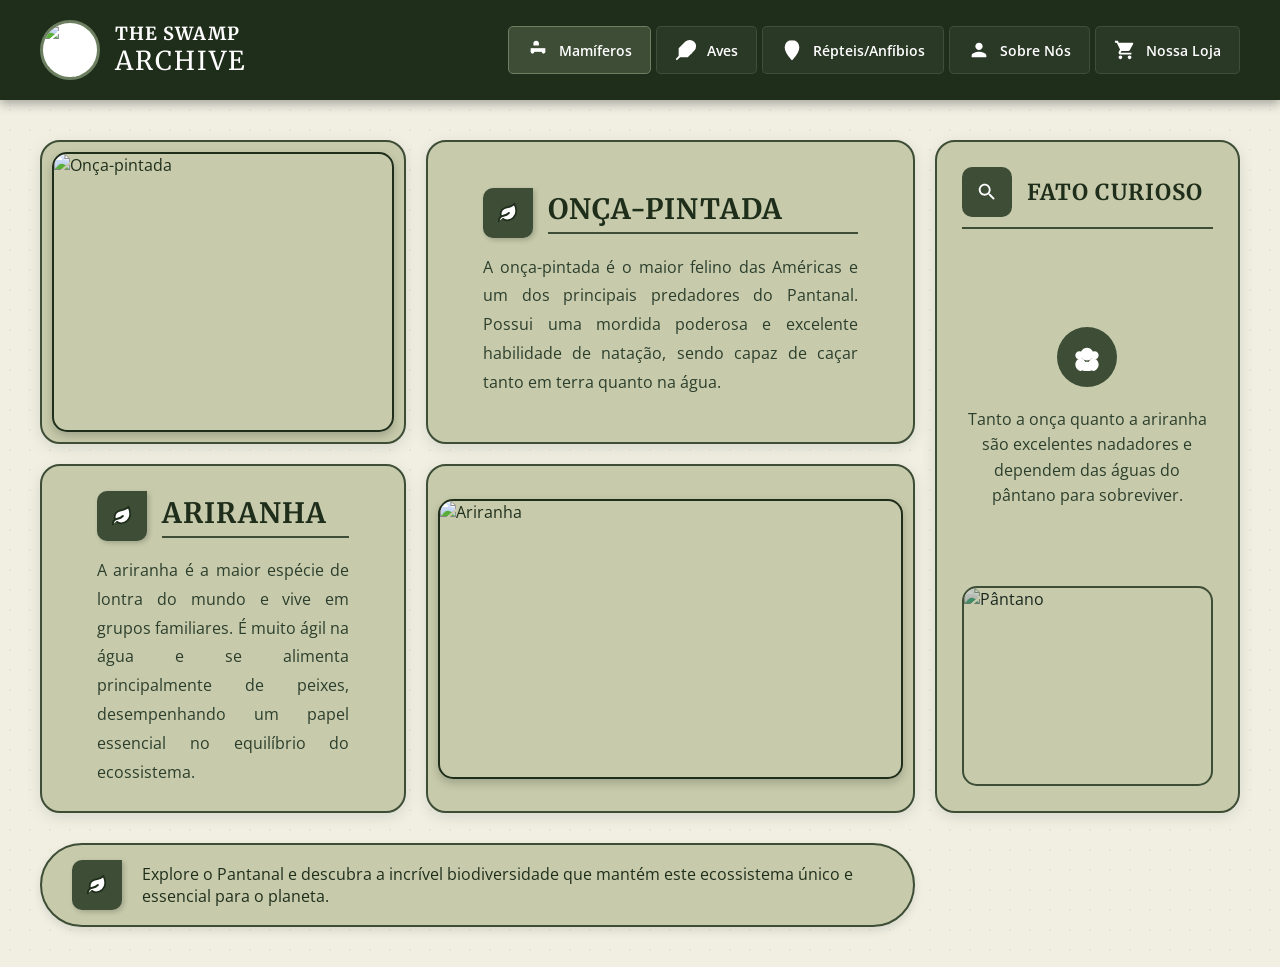
==== index.html @ 5d10c5f8 "inicio_primeiratela" ====
<!DOCTYPE html>
<html lang="pt-BR">
<head>
    <meta charset="UTF-8">
    <meta name="viewport" content="width=device-width, initial-scale=1.0">
    <title>The Swamp Archive</title>
    <link rel="stylesheet" href="style.css">
</head>
<body>

    <header>
        <div class="logo">
            <div class="logo-imagem">
                <img src="https://via.placeholder.com/150x150/3d4d36/ffffff?text=Logo" alt="Logo The Swamp Archive">
            </div>
            <div class="logo-text">
                <h1>THE SWAMP</h1>
                <span>ARCHIVE</span>
            </div>
        </div>

        <nav>
            <ul>
                <li><a href="#" class="active">
                    <svg viewBox="0 0 24 24" class="svg-icon" fill="none" stroke="currentColor" stroke-width="2" stroke-linecap="round" stroke-linejoin="round">
                        <path d="M7 5c0-1.5 1-3 3-3s3 1.5 3 3v2h-6V5z" fill="#fff" stroke="none"/>
                        <path d="M4 14v-4h16v4" fill="#fff" stroke="none"/>
                        <circle cx="6" cy="14" r="2" fill="#fff" stroke="none"/>
                        <circle cx="18" cy="14" r="2" fill="#fff" stroke="none"/>
                    </svg>
                    Mamíferos</a></li>
                
                <li><a href="#">
                    <svg viewBox="0 0 24 24" class="svg-icon" fill="none" stroke="currentColor" stroke-width="2" stroke-linecap="round" stroke-linejoin="round">
                        <path d="M20.24 12.24a6 6 0 0 0-8.49-8.49L5 10.5V19h8.5z"/>
                        <line x1="16" y1="8" x2="2" y2="22"/>
                        <line x1="17.5" y1="15" x2="9" y2="15"/>
                    </svg>
                    Aves</a></li>
                
                <li><a href="#">
                    <svg viewBox="0 0 24 24" class="svg-icon" fill="none" stroke="currentColor" stroke-width="2" stroke-linecap="round" stroke-linejoin="round">
                        <path d="M12 2C8.13 2 5 5.13 5 9c0 5.25 7 13 7 13s7-7.75 7-13c0-3.87-3.13-7-7-7z"/>
                    </svg>
                    Répteis/Anfíbios</a></li>
                
                <li><a href="#"><svg viewBox="0 0 24 24" class="svg-icon"><path d="M12 12c2.21 0 4-1.79 4-4s-1.79-4-4-4-4 1.79-4 4 1.79 4 4 4zm0 2c-2.67 0-8 1.34-8 4v2h16v-2c0-2.66-5.33-4-8-4z"/></svg> Sobre Nós</a></li>
                
                <li><a href="#"><svg viewBox="0 0 24 24" class="svg-icon"><path d="M7 18c-1.1 0-1.99.9-1.99 2S5.9 22 7 22s2-.9 2-2-.9-2-2-2zM1 2v2h2l3.6 7.59-1.35 2.45c-.16.28-.25.61-.25.96 0 1.1.9 2 2 2h12v-2H7.42c-.14 0-.25-.11-.25-.25l.03-.12.9-1.63h7.45c.75 0 1.41-.41 1.75-1.03l3.58-6.49c.08-.14.12-.31.12-.48 0-.55-.45-1-1-1H5.21l-.94-2H1zm16 16c-1.1 0-1.99.9-1.99 2s.89 2 1.99 2 2-.9 2-2-.9-2-2-2z"/></svg> Nossa Loja</a></li>
            </ul>
        </nav>
    </header>

    <main>
        <div class="grid-layout">
            <div class="card card-foto-onca">
                <div class="card-imagem">
                    <img src="https://images.unsplash.com/photo-1564349378877-1b96b0e6ea3d?q=80&w=1000&auto=format&fit=crop" alt="Onça-pintada">
                </div>
            </div>

            <div class="card card-texto-onca card-com-matos">
                <div class="card-texto">
                    <div class="titulo-com-icone">
                        <div class="icone-folha"><svg viewBox="0 0 24 24" class="svg-icon" fill="none" stroke="currentColor" stroke-width="2" stroke-linecap="round" stroke-linejoin="round"><path d="M11 20A7 7 0 0 1 9.8 6.1C15.5 5 17 4.48 19 2c1 2 2 4.18 2 8 0 5.5-4.78 10-10 10Z"/><path d="M2 21c0-3 1.85-5.36 5.08-6C9.5 14.52 12 13 13 12"/></svg></div>
                        <h2>ONÇA-PINTADA</h2>
                    </div>
                    <p>A onça-pintada é o maior felino das Américas e um dos principais predadores do Pantanal. Possui uma mordida poderosa e excelente habilidade de natação, sendo capaz de caçar tanto em terra quanto na água.</p>
                </div>
            </div>

            <div class="card card-curiosidades">
                <div class="curiosidades-header">
                    <div class="icone-busca"><svg viewBox="0 0 24 24" class="svg-icon"><path d="M15.5 14h-.79l-.28-.27C15.41 12.59 16 11.11 16 9.5 16 5.91 13.09 3 9.5 3S3 5.91 3 9.5 5.91 16 9.5 16c1.61 0 3.09-.59 4.23-1.57l.27.28v.79l5 4.99L20.49 19l-4.99-5zm-6 0C7.01 14 5 11.99 5 9.5S7.01 5 9.5 5 14 7.01 14 9.5 11.99 14 9.5 14z"/></svg></div>
                    <h2>FATO CURIOSO</h2>
                </div>
                <div class="curiosidades-body">
                    <div class="icone-pata"><svg viewBox="0 0 24 24" class="svg-icon-verde"><path d="M12 16c-2.5 0-4.5 2-4.5 4.5S9.5 25 12 25s4.5-2 4.5-4.5S14.5 16 12 16zm-5.5-3C4.5 13 2 15.5 2 18.5S4.5 24 6.5 24s4.5-2.5 4.5-5.5S8.5 13 6.5 13zm11 0c-2 0-4.5 2.5-4.5 5.5S15.5 24 17.5 24s4.5-2.5 4.5-5.5S19.5 13 17.5 13zM12 4c-3 0-5.5 2.5-5.5 5.5S9 15 12 15s5.5-2.5 5.5-5.5S15 4 12 4zM5.5 7C3.5 7 2 8.5 2 10.5S3.5 14 5.5 14 9 12.5 9 10.5 7.5 7 5.5 7zm13 0c-2 0-3.5 1.5-3.5 3.5s1.5 3.5 3.5 3.5 3.5-1.5 3.5-3.5S20.5 7 18.5 7z"/></svg></div>
                    <p>Tanto a onça quanto a ariranha são excelentes nadadores e dependem das águas do pântano para sobreviver.</p>
                </div>
                <div class="imagem-fundo-curiosidades">
                    <img src="https://images.unsplash.com/photo-1476231682828-37e571bc172f?q=80&w=1000&auto=format&fit=crop" alt="Pântano">
                </div>
            </div>

            <div class="card card-texto-ariranha card-com-matos">
                <div class="card-texto">
                    <div class="titulo-com-icone">
                        <div class="icone-folha"><svg viewBox="0 0 24 24" class="svg-icon" fill="none" stroke="currentColor" stroke-width="2" stroke-linecap="round" stroke-linejoin="round"><path d="M11 20A7 7 0 0 1 9.8 6.1C15.5 5 17 4.48 19 2c1 2 2 4.18 2 8 0 5.5-4.78 10-10 10Z"/><path d="M2 21c0-3 1.85-5.36 5.08-6C9.5 14.52 12 13 13 12"/></svg></div>
                        <h2>ARIRANHA</h2>
                    </div>
                    <p>A ariranha é a maior espécie de lontra do mundo e vive em grupos familiares. É muito ágil na água e se alimenta principalmente de peixes, desempenhando um papel essencial no equilíbrio do ecossistema.</p>
                </div>
            </div>

            <div class="card card-foto-ariranha">
                <div class="card-imagem">
                    <img src="https://images.unsplash.com/photo-1568430462989-44163eb1752f?q=80&w=1000&auto=format&fit=crop" alt="Ariranha">
                </div>
            </div>

            <div class="banner-rodape">
                <div class="icone-folha"><svg viewBox="0 0 24 24" class="svg-icon" fill="none" stroke="currentColor" stroke-width="2" stroke-linecap="round" stroke-linejoin="round"><path d="M11 20A7 7 0 0 1 9.8 6.1C15.5 5 17 4.48 19 2c1 2 2 4.18 2 8 0 5.5-4.78 10-10 10Z"/><path d="M2 21c0-3 1.85-5.36 5.08-6C9.5 14.52 12 13 13 12"/></svg></div>
                <p>Explore o Pantanal e descubra a incrível biodiversidade que mantém este ecossistema único e essencial para o planeta.</p>
            </div>
        </div>
    </main>

</body>
</html>
---- style.css ----
@import url('https://fonts.googleapis.com/css2?family=Merriweather:wght@400;700&family=Open+Sans:wght@400;600&display=swap');

:root {
    --verde-escuro: #1f2e1b;
    --verde-medio: #3d4d36;
    --verde-claro: #6d7f61;
    --fundo-bege: #f0efe2;
    --fundo-caixa: #c7cbab;
    --texto-escuro: #1f2e1b;
    --branco: #ffffff;
}

* {
    margin: 0;
    padding: 0;
    box-sizing: border-box;
}

body {
    font-family: 'Open Sans', sans-serif;
    background-color: var(--fundo-bege);
    color: var(--texto-escuro);
    display: flex;
    flex-direction: column;
    min-height: 100vh;
    overflow-x: hidden;
    background-image: radial-gradient(#e8e6d7 1px, transparent 1px);
    background-size: 20px 20px;
}

/* --- Cabeçalho --- */
header {
    background-color: var(--verde-escuro);
    color: var(--branco);
    padding: 20px 40px;
    display: flex;
    align-items: center;
    justify-content: space-between;
    position: relative;
    z-index: 10;
    box-shadow: 0 4px 10px rgba(0, 0, 0, 0.3);
    overflow: hidden;
}

/* Videiras caindo no topo */
header::after {
    content: '';
    position: absolute;
    top: 0;
    right: 0;
    width: 250px;
    height: 100%;
    background-image: url('plantas.png');
    background-size: 900px auto;
    background-position: 92% 0%;
    background-repeat: no-repeat;
    opacity: 0.5;
    pointer-events: none;
    mix-blend-mode: screen;
}

.logo {
    display: flex;
    align-items: center;
    gap: 15px;
    z-index: 2;
}

.logo-imagem {
    width: 60px;
    height: 60px;
    border-radius: 50%;
    border: 3px solid var(--verde-claro);
    overflow: hidden;
    background-color: var(--branco);
    flex-shrink: 0;
}

.logo-imagem img {
    width: 100%;
    height: 100%;
    object-fit: cover;
}

.logo-text h1 {
    font-family: 'Merriweather', serif;
    font-size: 18px;
    font-weight: 700;
    line-height: 1.2;
    letter-spacing: 1px;
    text-transform: uppercase;
}

.logo-text span {
    display: block;
    font-family: 'Merriweather', serif;
    font-size: 26px;
    font-weight: 400;
    letter-spacing: 2px;
}

nav ul {
    display: flex;
    list-style: none;
    gap: 5px;
    flex-wrap: wrap;
    justify-content: flex-end;
    position: relative;
    z-index: 2;
}

nav ul li a {
    text-decoration: none;
    color: var(--branco);
    font-size: 14px;
    padding: 12px 18px;
    border: 1px solid rgba(255, 255, 255, 0.1);
    border-radius: 5px;
    display: flex;
    align-items: center;
    gap: 10px;
    transition: 0.3s;
    font-weight: 600;
    background-color: rgba(255, 255, 255, 0.05);
}

nav ul li a:hover,
nav ul li a.active {
    background-color: var(--verde-medio);
    border-color: var(--verde-claro);
}

/* --- Container Principal --- */
main {
    flex: 1;
    padding: 40px;
    max-width: 1400px;
    margin: 0 auto;
    width: 100%;
    position: relative;
}

.grid-layout {
    display: grid;
    grid-template-columns: 3fr 4fr 2.5fr;
    grid-template-rows: auto auto auto;
    gap: 20px;
}

/* --- Estilo dos Cartões --- */
.card {
    background-color: var(--fundo-caixa);
    border-radius: 20px;
    border: 2px solid var(--verde-medio);
    padding: 25px;
    box-shadow: 0 4px 15px rgba(0, 0, 0, 0.1);
    position: relative;
    overflow: hidden;
    display: flex;
    align-items: center;
}

/* Decoração com Plantas dentro dos cartões */
.card-com-matos::after {
    content: '';
    position: absolute;
    bottom: -10px;
    right: -10px;
    width: 300px;
    height: 300px;
    background-image: url('plantas.png');
    background-size: 1000px auto;
    background-position: 5% 20%;
    background-repeat: no-repeat;
    opacity: 0.4;
    z-index: 1;
    pointer-events: none;
    mix-blend-mode: multiply;
    transform: rotate(-5deg);
}

.card-texto-ariranha::after {
    background-position: 68% 15%;
    opacity: 0.5;
    transform: scale(0.8) rotate(10deg);
    right: -50px;
    bottom: -50px;
}

.card-imagem {
    border-radius: 15px;
    overflow: hidden;
    border: 2px solid var(--verde-escuro);
    height: 280px;
    width: 100%;
    position: relative;
    z-index: 2;
    box-shadow: 0 4px 10px rgba(0, 0, 0, 0.2);
}

.card-imagem img {
    width: 100%;
    height: 100%;
    object-fit: cover;
}

.card-texto {
    display: flex;
    flex-direction: column;
    justify-content: center;
    padding: 0 30px;
    position: relative;
    z-index: 2;
}

.titulo-com-icone {
    display: flex;
    align-items: center;
    gap: 15px;
    margin-bottom: 15px;
}

.icone-folha {
    width: 50px;
    height: 50px;
    background-color: var(--verde-medio);
    border-radius: 10px 0 10px 10px;
    display: flex;
    align-items: center;
    justify-content: center;
    flex-shrink: 0;
    box-shadow: 2px 2px 5px rgba(0, 0, 0, 0.2);
}

.titulo-com-icone h2 {
    font-family: 'Merriweather', serif;
    font-size: 28px;
    font-weight: 700;
    letter-spacing: 1px;
    border-bottom: 2px solid var(--verde-medio);
    padding-bottom: 5px;
    flex-grow: 1;
}

.card p {
    font-size: 16px;
    line-height: 1.8;
    text-align: justify;
    color: #2c3e2c;
}

/* Grid Específico */
.card-foto-onca {
    grid-column: 1 / 2;
    grid-row: 1 / 2;
    padding: 10px;
}

.card-texto-onca {
    grid-column: 2 / 3;
    grid-row: 1 / 2;
}

.card-curiosidades {
    grid-column: 3 / 4;
    grid-row: 1 / 3;
    flex-direction: column;
    align-items: stretch;
    padding: 25px;
}

.card-texto-ariranha {
    grid-column: 1 / 2;
    grid-row: 2 / 3;
}

.card-foto-ariranha {
    grid-column: 2 / 3;
    grid-row: 2 / 3;
    padding: 10px;
}

/* Banner Rodapé */
.banner-rodape {
    grid-column: 1 / 3;
    grid-row: 3 / 4;
    background-color: var(--fundo-caixa);
    border-radius: 50px;
    padding: 15px 30px;
    display: flex;
    align-items: center;
    gap: 20px;
    border: 2px solid var(--verde-medio);
    margin-top: 10px;
    box-shadow: 0 4px 10px rgba(0, 0, 0, 0.1);
    position: relative;
    overflow: hidden;
}

/* Vitória Régia no Rodapé */
.banner-rodape::after {
    content: '';
    position: absolute;
    right: 0;
    bottom: -40px;
    width: 200px;
    height: 200px;
    background-image: url('plantas.png');
    background-size: 1000px auto;
    background-position: 75% 5%;
    background-repeat: no-repeat;
    opacity: 0.4;
    pointer-events: none;
    mix-blend-mode: multiply;
}

/* Caixa de Curiosidades */
.curiosidades-header {
    display: flex;
    align-items: center;
    gap: 15px;
    margin-bottom: 20px;
    border-bottom: 2px solid var(--verde-medio);
    padding-bottom: 10px;
}

.icone-busca {
    width: 50px;
    height: 50px;
    background-color: var(--verde-medio);
    border-radius: 10px;
    display: flex;
    align-items: center;
    justify-content: center;
}

.curiosidades-header h2 {
    font-family: 'Merriweather', serif;
    font-size: 22px;
    font-weight: 700;
    letter-spacing: 1px;
}

.curiosidades-body {
    text-align: center;
    flex-grow: 1;
    display: flex;
    flex-direction: column;
    justify-content: center;
}

.icone-pata {
    width: 60px;
    height: 60px;
    background-color: var(--verde-medio);
    border-radius: 50%;
    display: flex;
    align-items: center;
    justify-content: center;
    margin: 20px auto;
}

.curiosidades-body p {
    font-size: 16px;
    line-height: 1.6;
    text-align: center;
    color: #2c3e2c;
}

.imagem-fundo-curiosidades {
    margin-top: 20px;
    border-radius: 15px;
    overflow: hidden;
    border: 2px solid var(--verde-medio);
    height: 200px;
    position: relative;
}

.imagem-fundo-curiosidades img {
    width: 100%;
    height: 100%;
    object-fit: cover;
    filter: sepia(0.4) hue-rotate(50deg) brightness(0.8);
}

/* Ícones SVG */
.svg-icon {
    fill: var(--branco);
    width: 22px;
    height: 22px;
}

.svg-icon-verde {
    fill: var(--branco);
    width: 28px;
    height: 28px;
}

/* Responsividade */
@media (max-width: 1200px) {
    .grid-layout {
        grid-template-columns: 1fr 1fr;
    }
    .card-curiosidades {
        grid-column: 1 / 3;
        grid-row: auto;
    }
    .banner-rodape {
        grid-column: 1 / 3;
    }
}

@media (max-width: 800px) {
    .grid-layout {
        grid-template-columns: 1fr;
    }
    .card-foto-onca,
    .card-texto-onca,
    .card-curiosidades,
    .card-texto-ariranha,
    .card-foto-ariranha,
    .banner-rodape {
        grid-column: 1 / -1;
        grid-row: auto;
    }
    header {
        flex-direction: column;
        gap: 20px;
        text-align: center;
    }
    nav ul {
        justify-content: center;
    }
    .card-texto {
        padding: 0;
    }
}
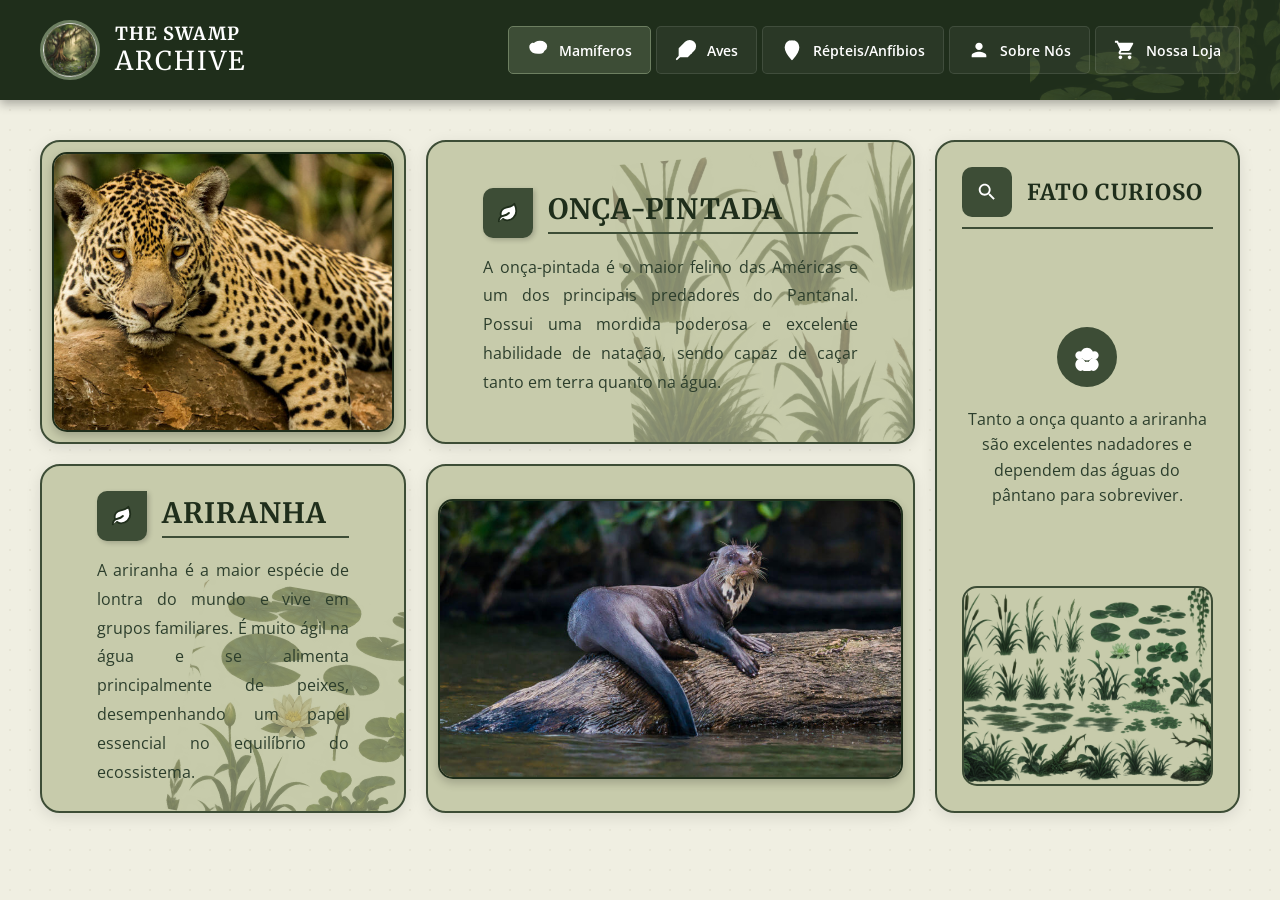
==== commit d808f8b6: "Adição de algumas imagens" ====
--- a/index.html
+++ b/index.html
@@ -11,7 +11,8 @@
     <header>
         <div class="logo">
             <div class="logo-imagem">
-                <img src="https://via.placeholder.com/150x150/3d4d36/ffffff?text=Logo" alt="Logo The Swamp Archive">
+                <!-- Usando o arquivo logo.png da pasta imagens -->
+                <img src="imagens/logo.png" alt="Logo The Swamp Archive">
             </div>
             <div class="logo-text">
                 <h1>THE SWAMP</h1>
@@ -21,12 +22,12 @@
 
         <nav>
             <ul>
+                <!-- Ícone de Bife (contorno) -->
                 <li><a href="#" class="active">
                     <svg viewBox="0 0 24 24" class="svg-icon" fill="none" stroke="currentColor" stroke-width="2" stroke-linecap="round" stroke-linejoin="round">
-                        <path d="M7 5c0-1.5 1-3 3-3s3 1.5 3 3v2h-6V5z" fill="#fff" stroke="none"/>
-                        <path d="M4 14v-4h16v4" fill="#fff" stroke="none"/>
-                        <circle cx="6" cy="14" r="2" fill="#fff" stroke="none"/>
-                        <circle cx="18" cy="14" r="2" fill="#fff" stroke="none"/>
+                        <path d="M6 5c-2 1-3 3.5-2 6 1 2.5 4 4 8 4h2c2.5 0 4-1.5 4-3s-1.5-3-4-3h-2c-2 0-3-1-3-2.5S7 5 6 5z"/>
+                        <circle cx="10" cy="10" r="1.5"/>
+                        <path d="M14 13c4 0 7-2 7-5s-3-5-7-5c-3 0-5.5 1.5-6.5 3.5"/>
                     </svg>
                     Mamíferos</a></li>
                 
@@ -55,7 +56,8 @@
         <div class="grid-layout">
             <div class="card card-foto-onca">
                 <div class="card-imagem">
-                    <img src="https://images.unsplash.com/photo-1564349378877-1b96b0e6ea3d?q=80&w=1000&auto=format&fit=crop" alt="Onça-pintada">
+                    <!-- Usando o arquivo onca_pintada.jpg -->
+                    <img src="imagens/onca_pintada.jpg" alt="Onça-pintada">
                 </div>
             </div>
 
@@ -79,7 +81,8 @@
                     <p>Tanto a onça quanto a ariranha são excelentes nadadores e dependem das águas do pântano para sobreviver.</p>
                 </div>
                 <div class="imagem-fundo-curiosidades">
-                    <img src="https://images.unsplash.com/photo-1476231682828-37e571bc172f?q=80&w=1000&auto=format&fit=crop" alt="Pântano">
+                    <!-- Usando o arquivo plantas.png -->
+                    <img src="imagens/plantas.png" alt="Pântano">
                 </div>
             </div>
 
@@ -95,13 +98,9 @@
 
             <div class="card card-foto-ariranha">
                 <div class="card-imagem">
-                    <img src="https://images.unsplash.com/photo-1568430462989-44163eb1752f?q=80&w=1000&auto=format&fit=crop" alt="Ariranha">
+                    <!-- Usando o arquivo ariranha.jpg -->
+                    <img src="imagens/ariranha.jpg" alt="Ariranha">
                 </div>
-            </div>
-
-            <div class="banner-rodape">
-                <div class="icone-folha"><svg viewBox="0 0 24 24" class="svg-icon" fill="none" stroke="currentColor" stroke-width="2" stroke-linecap="round" stroke-linejoin="round"><path d="M11 20A7 7 0 0 1 9.8 6.1C15.5 5 17 4.48 19 2c1 2 2 4.18 2 8 0 5.5-4.78 10-10 10Z"/><path d="M2 21c0-3 1.85-5.36 5.08-6C9.5 14.52 12 13 13 12"/></svg></div>
-                <p>Explore o Pantanal e descubra a incrível biodiversidade que mantém este ecossistema único e essencial para o planeta.</p>
             </div>
         </div>
     </main>
--- a/style.css
+++ b/style.css
@@ -28,7 +28,6 @@
     background-size: 20px 20px;
 }
 
-/* --- Cabeçalho --- */
 header {
     background-color: var(--verde-escuro);
     color: var(--branco);
@@ -42,7 +41,7 @@
     overflow: hidden;
 }
 
-/* Videiras caindo no topo */
+/* Usando o arquivo plantas.png para o topo direito do cabeçalho */
 header::after {
     content: '';
     position: absolute;
@@ -50,11 +49,11 @@
     right: 0;
     width: 250px;
     height: 100%;
-    background-image: url('plantas.png');
+    background-image: url('imagens/plantas.png');
     background-size: 900px auto;
     background-position: 92% 0%;
     background-repeat: no-repeat;
-    opacity: 0.5;
+    opacity: 0.3;
     pointer-events: none;
     mix-blend-mode: screen;
 }
@@ -130,7 +129,6 @@
     border-color: var(--verde-claro);
 }
 
-/* --- Container Principal --- */
 main {
     flex: 1;
     padding: 40px;
@@ -143,11 +141,10 @@
 .grid-layout {
     display: grid;
     grid-template-columns: 3fr 4fr 2.5fr;
-    grid-template-rows: auto auto auto;
+    grid-template-rows: auto auto;
     gap: 20px;
 }
 
-/* --- Estilo dos Cartões --- */
 .card {
     background-color: var(--fundo-caixa);
     border-radius: 20px;
@@ -160,7 +157,7 @@
     align-items: center;
 }
 
-/* Decoração com Plantas dentro dos cartões */
+/* Usando o arquivo plantas.png para os cantos dos cartões de texto */
 .card-com-matos::after {
     content: '';
     position: absolute;
@@ -168,7 +165,7 @@
     right: -10px;
     width: 300px;
     height: 300px;
-    background-image: url('plantas.png');
+    background-image: url('imagens/plantas.png');
     background-size: 1000px auto;
     background-position: 5% 20%;
     background-repeat: no-repeat;
@@ -249,7 +246,6 @@
     color: #2c3e2c;
 }
 
-/* Grid Específico */
 .card-foto-onca {
     grid-column: 1 / 2;
     grid-row: 1 / 2;
@@ -280,41 +276,6 @@
     padding: 10px;
 }
 
-/* Banner Rodapé */
-.banner-rodape {
-    grid-column: 1 / 3;
-    grid-row: 3 / 4;
-    background-color: var(--fundo-caixa);
-    border-radius: 50px;
-    padding: 15px 30px;
-    display: flex;
-    align-items: center;
-    gap: 20px;
-    border: 2px solid var(--verde-medio);
-    margin-top: 10px;
-    box-shadow: 0 4px 10px rgba(0, 0, 0, 0.1);
-    position: relative;
-    overflow: hidden;
-}
-
-/* Vitória Régia no Rodapé */
-.banner-rodape::after {
-    content: '';
-    position: absolute;
-    right: 0;
-    bottom: -40px;
-    width: 200px;
-    height: 200px;
-    background-image: url('plantas.png');
-    background-size: 1000px auto;
-    background-position: 75% 5%;
-    background-repeat: no-repeat;
-    opacity: 0.4;
-    pointer-events: none;
-    mix-blend-mode: multiply;
-}
-
-/* Caixa de Curiosidades */
 .curiosidades-header {
     display: flex;
     align-items: center;
@@ -383,7 +344,6 @@
     filter: sepia(0.4) hue-rotate(50deg) brightness(0.8);
 }
 
-/* Ícones SVG */
 .svg-icon {
     fill: var(--branco);
     width: 22px;
@@ -396,7 +356,6 @@
     height: 28px;
 }
 
-/* Responsividade */
 @media (max-width: 1200px) {
     .grid-layout {
         grid-template-columns: 1fr 1fr;
@@ -404,9 +363,6 @@
     .card-curiosidades {
         grid-column: 1 / 3;
         grid-row: auto;
-    }
-    .banner-rodape {
-        grid-column: 1 / 3;
     }
 }
 
@@ -418,8 +374,7 @@
     .card-texto-onca,
     .card-curiosidades,
     .card-texto-ariranha,
-    .card-foto-ariranha,
-    .banner-rodape {
+    .card-foto-ariranha {
         grid-column: 1 / -1;
         grid-row: auto;
     }
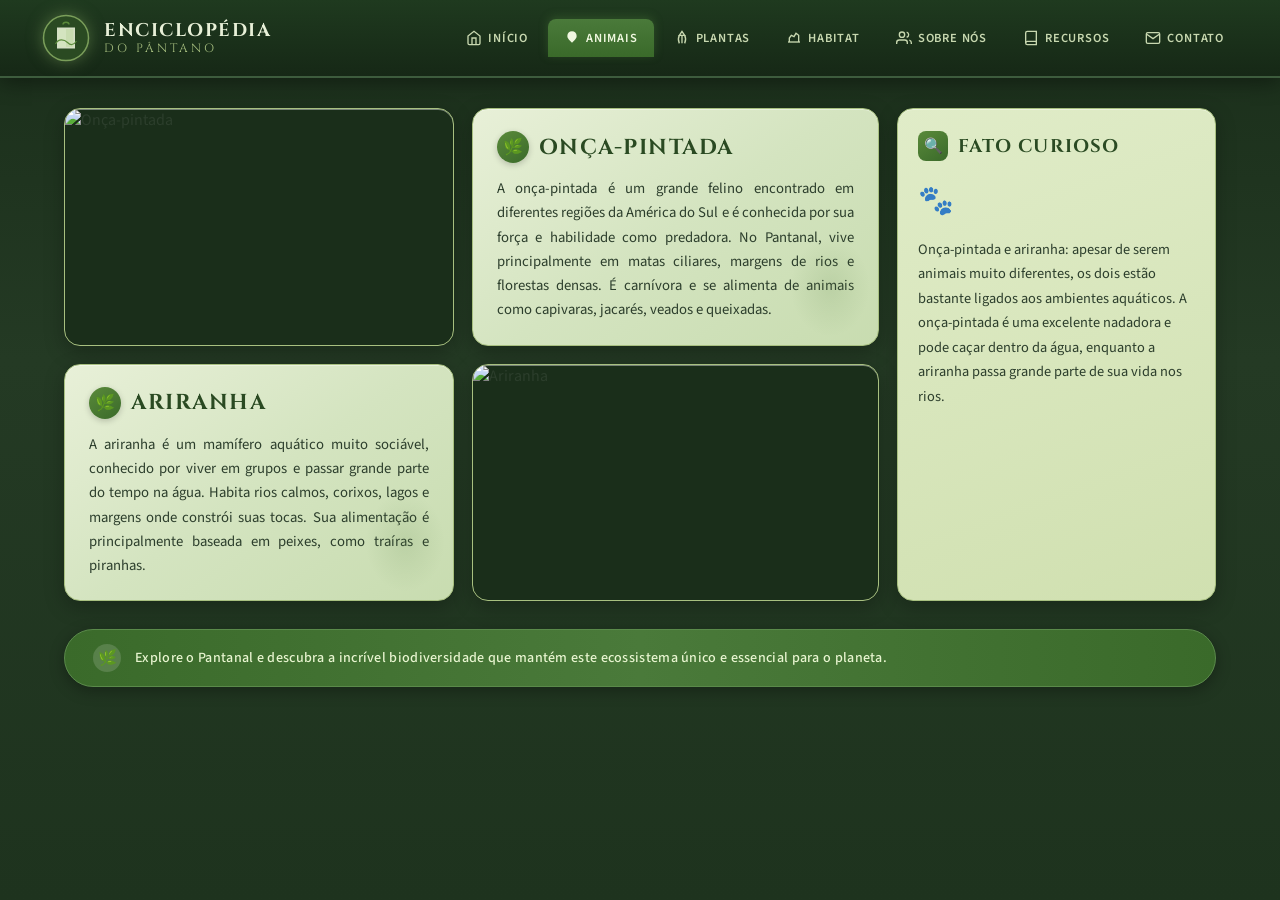
==== commit bcb08b55: "códigos e etc pra terminar" ====
--- a/index.html
+++ b/index.html
@@ -1,109 +1,123 @@
-<!DOCTYPE html>
-<html lang="pt-BR">
-<head>
-    <meta charset="UTF-8">
-    <meta name="viewport" content="width=device-width, initial-scale=1.0">
-    <title>The Swamp Archive</title>
-    <link rel="stylesheet" href="style.css">
-</head>
-<body>
-
-    <header>
-        <div class="logo">
-            <div class="logo-imagem">
-                <!-- Usando o arquivo logo.png da pasta imagens -->
-                <img src="imagens/logo.png" alt="Logo The Swamp Archive">
-            </div>
-            <div class="logo-text">
-                <h1>THE SWAMP</h1>
-                <span>ARCHIVE</span>
-            </div>
-        </div>
-
-        <nav>
-            <ul>
-                <!-- Ícone de Bife (contorno) -->
-                <li><a href="#" class="active">
-                    <svg viewBox="0 0 24 24" class="svg-icon" fill="none" stroke="currentColor" stroke-width="2" stroke-linecap="round" stroke-linejoin="round">
-                        <path d="M6 5c-2 1-3 3.5-2 6 1 2.5 4 4 8 4h2c2.5 0 4-1.5 4-3s-1.5-3-4-3h-2c-2 0-3-1-3-2.5S7 5 6 5z"/>
-                        <circle cx="10" cy="10" r="1.5"/>
-                        <path d="M14 13c4 0 7-2 7-5s-3-5-7-5c-3 0-5.5 1.5-6.5 3.5"/>
-                    </svg>
-                    Mamíferos</a></li>
-                
-                <li><a href="#">
-                    <svg viewBox="0 0 24 24" class="svg-icon" fill="none" stroke="currentColor" stroke-width="2" stroke-linecap="round" stroke-linejoin="round">
-                        <path d="M20.24 12.24a6 6 0 0 0-8.49-8.49L5 10.5V19h8.5z"/>
-                        <line x1="16" y1="8" x2="2" y2="22"/>
-                        <line x1="17.5" y1="15" x2="9" y2="15"/>
-                    </svg>
-                    Aves</a></li>
-                
-                <li><a href="#">
-                    <svg viewBox="0 0 24 24" class="svg-icon" fill="none" stroke="currentColor" stroke-width="2" stroke-linecap="round" stroke-linejoin="round">
-                        <path d="M12 2C8.13 2 5 5.13 5 9c0 5.25 7 13 7 13s7-7.75 7-13c0-3.87-3.13-7-7-7z"/>
-                    </svg>
-                    Répteis/Anfíbios</a></li>
-                
-                <li><a href="#"><svg viewBox="0 0 24 24" class="svg-icon"><path d="M12 12c2.21 0 4-1.79 4-4s-1.79-4-4-4-4 1.79-4 4 1.79 4 4 4zm0 2c-2.67 0-8 1.34-8 4v2h16v-2c0-2.66-5.33-4-8-4z"/></svg> Sobre Nós</a></li>
-                
-                <li><a href="#"><svg viewBox="0 0 24 24" class="svg-icon"><path d="M7 18c-1.1 0-1.99.9-1.99 2S5.9 22 7 22s2-.9 2-2-.9-2-2-2zM1 2v2h2l3.6 7.59-1.35 2.45c-.16.28-.25.61-.25.96 0 1.1.9 2 2 2h12v-2H7.42c-.14 0-.25-.11-.25-.25l.03-.12.9-1.63h7.45c.75 0 1.41-.41 1.75-1.03l3.58-6.49c.08-.14.12-.31.12-.48 0-.55-.45-1-1-1H5.21l-.94-2H1zm16 16c-1.1 0-1.99.9-1.99 2s.89 2 1.99 2 2-.9 2-2-.9-2-2-2z"/></svg> Nossa Loja</a></li>
-            </ul>
-        </nav>
-    </header>
-
-    <main>
-        <div class="grid-layout">
-            <div class="card card-foto-onca">
-                <div class="card-imagem">
-                    <!-- Usando o arquivo onca_pintada.jpg -->
-                    <img src="imagens/onca_pintada.jpg" alt="Onça-pintada">
-                </div>
-            </div>
-
-            <div class="card card-texto-onca card-com-matos">
-                <div class="card-texto">
-                    <div class="titulo-com-icone">
-                        <div class="icone-folha"><svg viewBox="0 0 24 24" class="svg-icon" fill="none" stroke="currentColor" stroke-width="2" stroke-linecap="round" stroke-linejoin="round"><path d="M11 20A7 7 0 0 1 9.8 6.1C15.5 5 17 4.48 19 2c1 2 2 4.18 2 8 0 5.5-4.78 10-10 10Z"/><path d="M2 21c0-3 1.85-5.36 5.08-6C9.5 14.52 12 13 13 12"/></svg></div>
-                        <h2>ONÇA-PINTADA</h2>
-                    </div>
-                    <p>A onça-pintada é o maior felino das Américas e um dos principais predadores do Pantanal. Possui uma mordida poderosa e excelente habilidade de natação, sendo capaz de caçar tanto em terra quanto na água.</p>
-                </div>
-            </div>
-
-            <div class="card card-curiosidades">
-                <div class="curiosidades-header">
-                    <div class="icone-busca"><svg viewBox="0 0 24 24" class="svg-icon"><path d="M15.5 14h-.79l-.28-.27C15.41 12.59 16 11.11 16 9.5 16 5.91 13.09 3 9.5 3S3 5.91 3 9.5 5.91 16 9.5 16c1.61 0 3.09-.59 4.23-1.57l.27.28v.79l5 4.99L20.49 19l-4.99-5zm-6 0C7.01 14 5 11.99 5 9.5S7.01 5 9.5 5 14 7.01 14 9.5 11.99 14 9.5 14z"/></svg></div>
-                    <h2>FATO CURIOSO</h2>
-                </div>
-                <div class="curiosidades-body">
-                    <div class="icone-pata"><svg viewBox="0 0 24 24" class="svg-icon-verde"><path d="M12 16c-2.5 0-4.5 2-4.5 4.5S9.5 25 12 25s4.5-2 4.5-4.5S14.5 16 12 16zm-5.5-3C4.5 13 2 15.5 2 18.5S4.5 24 6.5 24s4.5-2.5 4.5-5.5S8.5 13 6.5 13zm11 0c-2 0-4.5 2.5-4.5 5.5S15.5 24 17.5 24s4.5-2.5 4.5-5.5S19.5 13 17.5 13zM12 4c-3 0-5.5 2.5-5.5 5.5S9 15 12 15s5.5-2.5 5.5-5.5S15 4 12 4zM5.5 7C3.5 7 2 8.5 2 10.5S3.5 14 5.5 14 9 12.5 9 10.5 7.5 7 5.5 7zm13 0c-2 0-3.5 1.5-3.5 3.5s1.5 3.5 3.5 3.5 3.5-1.5 3.5-3.5S20.5 7 18.5 7z"/></svg></div>
-                    <p>Tanto a onça quanto a ariranha são excelentes nadadores e dependem das águas do pântano para sobreviver.</p>
-                </div>
-                <div class="imagem-fundo-curiosidades">
-                    <!-- Usando o arquivo plantas.png -->
-                    <img src="imagens/plantas.png" alt="Pântano">
-                </div>
-            </div>
-
-            <div class="card card-texto-ariranha card-com-matos">
-                <div class="card-texto">
-                    <div class="titulo-com-icone">
-                        <div class="icone-folha"><svg viewBox="0 0 24 24" class="svg-icon" fill="none" stroke="currentColor" stroke-width="2" stroke-linecap="round" stroke-linejoin="round"><path d="M11 20A7 7 0 0 1 9.8 6.1C15.5 5 17 4.48 19 2c1 2 2 4.18 2 8 0 5.5-4.78 10-10 10Z"/><path d="M2 21c0-3 1.85-5.36 5.08-6C9.5 14.52 12 13 13 12"/></svg></div>
-                        <h2>ARIRANHA</h2>
-                    </div>
-                    <p>A ariranha é a maior espécie de lontra do mundo e vive em grupos familiares. É muito ágil na água e se alimenta principalmente de peixes, desempenhando um papel essencial no equilíbrio do ecossistema.</p>
-                </div>
-            </div>
-
-            <div class="card card-foto-ariranha">
-                <div class="card-imagem">
-                    <!-- Usando o arquivo ariranha.jpg -->
-                    <img src="imagens/ariranha.jpg" alt="Ariranha">
-                </div>
-            </div>
-        </div>
-    </main>
-
-</body>
+<!DOCTYPE html>
+<html lang="pt-BR">
+<head>
+    <meta charset="UTF-8">
+    <meta name="viewport" content="width=device-width, initial-scale=1.0">
+    <title>Enciclopédia do Pântano | Mamíferos</title>
+    <link rel="stylesheet" href="style.css">
+    <link rel="preconnect" href="https://fonts.googleapis.com">
+    <link rel="preconnect" href="https://fonts.gstatic.com" crossorigin>
+    <link href="https://fonts.googleapis.com/css2?family=Cinzel:wght@400;600;700&family=Source+Sans+3:wght@400;500;600&display=swap" rel="stylesheet">
+</head>
+<body>
+    <!-- Header / Navigation -->
+    <header class="header">
+        <div class="logo-area">
+            <div class="logo-icon">
+                <svg viewBox="0 0 64 64" width="48" height="48">
+                    <circle cx="32" cy="32" r="30" fill="#2a4a22" stroke="#7a9e5a" stroke-width="2"/>
+                    <path d="M20 18h24v28H20z" fill="#e8f0d8" opacity="0.9"/>
+                    <path d="M22 20h10v24H22z" fill="#d4e4c0"/>
+                    <path d="M32 20h10v24H32z" fill="#c8dcb0"/>
+                    <path d="M28 14c0-4 8-4 8 0" fill="none" stroke="#5a8a3a" stroke-width="2"/>
+                    <path d="M18 40c4-8 12-6 16-2s8 4 12-2" fill="none" stroke="#5a8a3a" stroke-width="1.5"/>
+                </svg>
+            </div>
+            <div class="logo-text">
+                <span class="logo-title">ENCICLOPÉDIA</span>
+                <span class="logo-subtitle">DO PÂNTANO</span>
+            </div>
+        </div>
+        <nav class="nav">
+            <a href="#" class="nav-item">
+                <svg class="nav-icon" viewBox="0 0 24 24" fill="none" stroke="currentColor" stroke-width="2"><path d="M3 9l9-7 9 7v11a2 2 0 0 1-2 2H5a2 2 0 0 1-2-2z"/><polyline points="9 22 9 12 15 12 15 22"/></svg>
+                INÍCIO
+            </a>
+            <a href="#" class="nav-item active">
+                <svg class="nav-icon" viewBox="0 0 24 24" fill="currentColor"><path d="M12 2C8 2 5 5 5 9c0 3 2 5 4 7 1 1 2 2 3 3 1-1 2-2 3-3 2-2 4-4 4-7 0-4-3-7-7-7z"/><circle cx="9" cy="9" r="1.5"/><circle cx="15" cy="9" r="1.5"/></svg>
+                ANIMAIS
+            </a>
+            <a href="#" class="nav-item">
+                <svg class="nav-icon" viewBox="0 0 24 24" fill="none" stroke="currentColor" stroke-width="2"><path d="M12 2L8 8h8L12 2z"/><path d="M8 8c-2 4-2 8 0 12"/><path d="M16 8c2 4 2 8 0 12"/><path d="M12 8v12"/></svg>
+                PLANTAS
+            </a>
+            <a href="#" class="nav-item">
+                <svg class="nav-icon" viewBox="0 0 24 24" fill="none" stroke="currentColor" stroke-width="2"><path d="M3 18h18"/><path d="M5 18V12l3-4 4 2 3-5 4 3v10"/></svg>
+                HABITAT
+            </a>
+            <a href="#" class="nav-item">
+                <svg class="nav-icon" viewBox="0 0 24 24" fill="none" stroke="currentColor" stroke-width="2"><path d="M17 21v-2a4 4 0 0 0-4-4H5a4 4 0 0 0-4 4v2"/><circle cx="9" cy="7" r="4"/><path d="M23 21v-2a4 4 0 0 0-3-3.87"/><path d="M16 3.13a4 4 0 0 1 0 7.75"/></svg>
+                SOBRE NÓS
+            </a>
+            <a href="#" class="nav-item">
+                <svg class="nav-icon" viewBox="0 0 24 24" fill="none" stroke="currentColor" stroke-width="2"><path d="M4 19.5A2.5 2.5 0 0 1 6.5 17H20"/><path d="M6.5 2H20v20H6.5A2.5 2.5 0 0 1 4 19.5v-15A2.5 2.5 0 0 1 6.5 2z"/></svg>
+                RECURSOS
+            </a>
+            <a href="#" class="nav-item">
+                <svg class="nav-icon" viewBox="0 0 24 24" fill="none" stroke="currentColor" stroke-width="2"><path d="M4 4h16c1.1 0 2 .9 2 2v12c0 1.1-.9 2-2 2H4c-1.1 0-2-.9-2-2V6c0-1.1.9-2 2-2z"/><polyline points="22,6 12,13 2,6"/></svg>
+                CONTATO
+            </a>
+        </nav>
+    </header>
+
+    <!-- Main Content -->
+    <main class="main-content">
+        <div class="bg-decor left-decor"></div>
+        <div class="bg-decor right-decor"></div>
+
+        <div class="cards-grid">
+            <!-- Onça Image -->
+            <div class="card card-image jaguar-card">
+                <img src="https://github.com/IresHelena333/theswampsarchive/blob/main/imagens/onca_pintada.jpg?raw=true" alt="Onça-pintada" class="animal-img">
+            </div>
+
+            <!-- Onça Info -->
+            <div class="card card-info onca-info">
+                <div class="card-header">
+                    <span class="leaf-icon">🌿</span>
+                    <h2>ONÇA-PINTADA</h2>
+                </div>
+                <p>
+                    A onça-pintada é um grande felino encontrado em diferentes regiões da América do Sul e é conhecida por sua força e habilidade como predadora. No Pantanal, vive principalmente em matas ciliares, margens de rios e florestas densas. É carnívora e se alimenta de animais como capivaras, jacarés, veados e queixadas.
+                </p>
+            </div>
+
+            <!-- Fato Curioso -->
+            <div class="card card-curiosity">
+                <div class="card-header curiosity-header">
+                    <span class="search-icon">🔍</span>
+                    <h2>FATO CURIOSO</h2>
+                </div>
+                <div class="curiosity-content">
+                    <span class="paw-icon">🐾</span>
+                    <p>
+                        Onça-pintada e ariranha: apesar de serem animais muito diferentes, os dois estão bastante ligados aos ambientes aquáticos. A onça-pintada é uma excelente nadadora e pode caçar dentro da água, enquanto a ariranha passa grande parte de sua vida nos rios.
+                    </p>
+                </div>
+            </div>
+
+            <!-- Ariranha Info -->
+            <div class="card card-info ariranha-info">
+                <div class="card-header">
+                    <span class="leaf-icon">🌿</span>
+                    <h2>ARIRANHA</h2>
+                </div>
+                <p>
+                    A ariranha é um mamífero aquático muito sociável, conhecido por viver em grupos e passar grande parte do tempo na água. Habita rios calmos, corixos, lagos e margens onde constrói suas tocas. Sua alimentação é principalmente baseada em peixes, como traíras e piranhas.
+                </p>
+            </div>
+
+            <!-- Ariranha Image -->
+            <div class="card card-image ariranha-card">
+                <img src="https://github.com/IresHelena333/theswampsarchive/blob/main/imagens/ariranha.jpg?raw=true" alt="Ariranha" class="animal-img">
+            </div>
+        </div>
+
+        <!-- Footer -->
+        <div class="footer-banner">
+            <span class="banner-icon">🌿</span>
+            <p>Explore o Pantanal e descubra a incrível biodiversidade que mantém este ecossistema único e essencial para o planeta.</p>
+        </div>
+    </main>
+</body>
 </html>
--- a/style.css
+++ b/style.css
@@ -1,392 +1,412 @@
-@import url('https://fonts.googleapis.com/css2?family=Merriweather:wght@400;700&family=Open+Sans:wght@400;600&display=swap');
-
-:root {
-    --verde-escuro: #1f2e1b;
-    --verde-medio: #3d4d36;
-    --verde-claro: #6d7f61;
-    --fundo-bege: #f0efe2;
-    --fundo-caixa: #c7cbab;
-    --texto-escuro: #1f2e1b;
-    --branco: #ffffff;
-}
-
-* {
-    margin: 0;
-    padding: 0;
-    box-sizing: border-box;
-}
-
-body {
-    font-family: 'Open Sans', sans-serif;
-    background-color: var(--fundo-bege);
-    color: var(--texto-escuro);
-    display: flex;
-    flex-direction: column;
-    min-height: 100vh;
-    overflow-x: hidden;
-    background-image: radial-gradient(#e8e6d7 1px, transparent 1px);
-    background-size: 20px 20px;
-}
-
-header {
-    background-color: var(--verde-escuro);
-    color: var(--branco);
-    padding: 20px 40px;
-    display: flex;
-    align-items: center;
-    justify-content: space-between;
-    position: relative;
-    z-index: 10;
-    box-shadow: 0 4px 10px rgba(0, 0, 0, 0.3);
-    overflow: hidden;
-}
-
-/* Usando o arquivo plantas.png para o topo direito do cabeçalho */
-header::after {
-    content: '';
-    position: absolute;
-    top: 0;
-    right: 0;
-    width: 250px;
-    height: 100%;
-    background-image: url('imagens/plantas.png');
-    background-size: 900px auto;
-    background-position: 92% 0%;
-    background-repeat: no-repeat;
-    opacity: 0.3;
-    pointer-events: none;
-    mix-blend-mode: screen;
-}
-
-.logo {
-    display: flex;
-    align-items: center;
-    gap: 15px;
-    z-index: 2;
-}
-
-.logo-imagem {
-    width: 60px;
-    height: 60px;
-    border-radius: 50%;
-    border: 3px solid var(--verde-claro);
-    overflow: hidden;
-    background-color: var(--branco);
-    flex-shrink: 0;
-}
-
-.logo-imagem img {
-    width: 100%;
-    height: 100%;
-    object-fit: cover;
-}
-
-.logo-text h1 {
-    font-family: 'Merriweather', serif;
-    font-size: 18px;
-    font-weight: 700;
-    line-height: 1.2;
-    letter-spacing: 1px;
-    text-transform: uppercase;
-}
-
-.logo-text span {
-    display: block;
-    font-family: 'Merriweather', serif;
-    font-size: 26px;
-    font-weight: 400;
-    letter-spacing: 2px;
-}
-
-nav ul {
-    display: flex;
-    list-style: none;
-    gap: 5px;
-    flex-wrap: wrap;
-    justify-content: flex-end;
-    position: relative;
-    z-index: 2;
-}
-
-nav ul li a {
-    text-decoration: none;
-    color: var(--branco);
-    font-size: 14px;
-    padding: 12px 18px;
-    border: 1px solid rgba(255, 255, 255, 0.1);
-    border-radius: 5px;
-    display: flex;
-    align-items: center;
-    gap: 10px;
-    transition: 0.3s;
-    font-weight: 600;
-    background-color: rgba(255, 255, 255, 0.05);
-}
-
-nav ul li a:hover,
-nav ul li a.active {
-    background-color: var(--verde-medio);
-    border-color: var(--verde-claro);
-}
-
-main {
-    flex: 1;
-    padding: 40px;
-    max-width: 1400px;
-    margin: 0 auto;
-    width: 100%;
-    position: relative;
-}
-
-.grid-layout {
-    display: grid;
-    grid-template-columns: 3fr 4fr 2.5fr;
-    grid-template-rows: auto auto;
-    gap: 20px;
-}
-
-.card {
-    background-color: var(--fundo-caixa);
-    border-radius: 20px;
-    border: 2px solid var(--verde-medio);
-    padding: 25px;
-    box-shadow: 0 4px 15px rgba(0, 0, 0, 0.1);
-    position: relative;
-    overflow: hidden;
-    display: flex;
-    align-items: center;
-}
-
-/* Usando o arquivo plantas.png para os cantos dos cartões de texto */
-.card-com-matos::after {
-    content: '';
-    position: absolute;
-    bottom: -10px;
-    right: -10px;
-    width: 300px;
-    height: 300px;
-    background-image: url('imagens/plantas.png');
-    background-size: 1000px auto;
-    background-position: 5% 20%;
-    background-repeat: no-repeat;
-    opacity: 0.4;
-    z-index: 1;
-    pointer-events: none;
-    mix-blend-mode: multiply;
-    transform: rotate(-5deg);
-}
-
-.card-texto-ariranha::after {
-    background-position: 68% 15%;
-    opacity: 0.5;
-    transform: scale(0.8) rotate(10deg);
-    right: -50px;
-    bottom: -50px;
-}
-
-.card-imagem {
-    border-radius: 15px;
-    overflow: hidden;
-    border: 2px solid var(--verde-escuro);
-    height: 280px;
-    width: 100%;
-    position: relative;
-    z-index: 2;
-    box-shadow: 0 4px 10px rgba(0, 0, 0, 0.2);
-}
-
-.card-imagem img {
-    width: 100%;
-    height: 100%;
-    object-fit: cover;
-}
-
-.card-texto {
-    display: flex;
-    flex-direction: column;
-    justify-content: center;
-    padding: 0 30px;
-    position: relative;
-    z-index: 2;
-}
-
-.titulo-com-icone {
-    display: flex;
-    align-items: center;
-    gap: 15px;
-    margin-bottom: 15px;
-}
-
-.icone-folha {
-    width: 50px;
-    height: 50px;
-    background-color: var(--verde-medio);
-    border-radius: 10px 0 10px 10px;
-    display: flex;
-    align-items: center;
-    justify-content: center;
-    flex-shrink: 0;
-    box-shadow: 2px 2px 5px rgba(0, 0, 0, 0.2);
-}
-
-.titulo-com-icone h2 {
-    font-family: 'Merriweather', serif;
-    font-size: 28px;
-    font-weight: 700;
-    letter-spacing: 1px;
-    border-bottom: 2px solid var(--verde-medio);
-    padding-bottom: 5px;
-    flex-grow: 1;
-}
-
-.card p {
-    font-size: 16px;
-    line-height: 1.8;
-    text-align: justify;
-    color: #2c3e2c;
-}
-
-.card-foto-onca {
-    grid-column: 1 / 2;
-    grid-row: 1 / 2;
-    padding: 10px;
-}
-
-.card-texto-onca {
-    grid-column: 2 / 3;
-    grid-row: 1 / 2;
-}
-
-.card-curiosidades {
-    grid-column: 3 / 4;
-    grid-row: 1 / 3;
-    flex-direction: column;
-    align-items: stretch;
-    padding: 25px;
-}
-
-.card-texto-ariranha {
-    grid-column: 1 / 2;
-    grid-row: 2 / 3;
-}
-
-.card-foto-ariranha {
-    grid-column: 2 / 3;
-    grid-row: 2 / 3;
-    padding: 10px;
-}
-
-.curiosidades-header {
-    display: flex;
-    align-items: center;
-    gap: 15px;
-    margin-bottom: 20px;
-    border-bottom: 2px solid var(--verde-medio);
-    padding-bottom: 10px;
-}
-
-.icone-busca {
-    width: 50px;
-    height: 50px;
-    background-color: var(--verde-medio);
-    border-radius: 10px;
-    display: flex;
-    align-items: center;
-    justify-content: center;
-}
-
-.curiosidades-header h2 {
-    font-family: 'Merriweather', serif;
-    font-size: 22px;
-    font-weight: 700;
-    letter-spacing: 1px;
-}
-
-.curiosidades-body {
-    text-align: center;
-    flex-grow: 1;
-    display: flex;
-    flex-direction: column;
-    justify-content: center;
-}
-
-.icone-pata {
-    width: 60px;
-    height: 60px;
-    background-color: var(--verde-medio);
-    border-radius: 50%;
-    display: flex;
-    align-items: center;
-    justify-content: center;
-    margin: 20px auto;
-}
-
-.curiosidades-body p {
-    font-size: 16px;
-    line-height: 1.6;
-    text-align: center;
-    color: #2c3e2c;
-}
-
-.imagem-fundo-curiosidades {
-    margin-top: 20px;
-    border-radius: 15px;
-    overflow: hidden;
-    border: 2px solid var(--verde-medio);
-    height: 200px;
-    position: relative;
-}
-
-.imagem-fundo-curiosidades img {
-    width: 100%;
-    height: 100%;
-    object-fit: cover;
-    filter: sepia(0.4) hue-rotate(50deg) brightness(0.8);
-}
-
-.svg-icon {
-    fill: var(--branco);
-    width: 22px;
-    height: 22px;
-}
-
-.svg-icon-verde {
-    fill: var(--branco);
-    width: 28px;
-    height: 28px;
-}
-
-@media (max-width: 1200px) {
-    .grid-layout {
-        grid-template-columns: 1fr 1fr;
-    }
-    .card-curiosidades {
-        grid-column: 1 / 3;
-        grid-row: auto;
-    }
-}
-
-@media (max-width: 800px) {
-    .grid-layout {
-        grid-template-columns: 1fr;
-    }
-    .card-foto-onca,
-    .card-texto-onca,
-    .card-curiosidades,
-    .card-texto-ariranha,
-    .card-foto-ariranha {
-        grid-column: 1 / -1;
-        grid-row: auto;
-    }
-    header {
-        flex-direction: column;
-        gap: 20px;
-        text-align: center;
-    }
-    nav ul {
-        justify-content: center;
-    }
-    .card-texto {
-        padding: 0;
-    }
+/* ===== RESET & BASE ===== */
+* {
+    margin: 0;
+    padding: 0;
+    box-sizing: border-box;
+}
+
+body {
+    font-family: 'Source Sans 3', 'Segoe UI', sans-serif;
+    background: linear-gradient(180deg, #1a2e1a 0%, #243a24 40%, #1e331e 100%);
+    min-height: 100vh;
+    color: #2c3e2c;
+    overflow-x: hidden;
+}
+
+/* ===== HEADER ===== */
+.header {
+    display: flex;
+    align-items: center;
+    justify-content: space-between;
+    padding: 12px 40px;
+    background: linear-gradient(180deg, #1f3a1f 0%, #162816 100%);
+    border-bottom: 2px solid #3d5c3d;
+    box-shadow: 0 4px 20px rgba(0, 0, 0, 0.4);
+    position: relative;
+    z-index: 100;
+}
+
+.logo-area {
+    display: flex;
+    align-items: center;
+    gap: 12px;
+}
+
+.logo-img {
+    width: 52px;
+    height: 52px;
+    border-radius: 50%;
+    object-fit: cover;
+    border: 2px solid #7a9e5a;
+    box-shadow: 0 0 12px rgba(122, 158, 90, 0.4);
+}
+
+.logo-icon {
+    width: 52px;
+    height: 52px;
+    display: flex;
+    align-items: center;
+    justify-content: center;
+    filter: drop-shadow(0 0 8px rgba(122, 158, 90, 0.5));
+}
+
+.logo-icon svg {
+    width: 48px;
+    height: 48px;
+}
+
+.logo-text {
+    display: flex;
+    flex-direction: column;
+    line-height: 1.1;
+}
+
+.logo-title {
+    font-family: 'Cinzel', serif;
+    font-size: 1.15rem;
+    font-weight: 700;
+    color: #e8f0d8;
+    letter-spacing: 1.5px;
+}
+
+.logo-subtitle {
+    font-family: 'Cinzel', serif;
+    font-size: 0.75rem;
+    font-weight: 400;
+    color: #a8c080;
+    letter-spacing: 3px;
+}
+
+/* Navigation */
+.nav {
+    display: flex;
+    align-items: center;
+    gap: 4px;
+}
+
+.nav-item {
+    display: flex;
+    align-items: center;
+    gap: 6px;
+    padding: 10px 16px;
+    color: #c8d8b0;
+    text-decoration: none;
+    font-size: 0.78rem;
+    font-weight: 600;
+    letter-spacing: 0.8px;
+    border-radius: 8px 8px 0 0;
+    transition: all 0.25s ease;
+    position: relative;
+}
+
+.nav-item:hover {
+    background: rgba(90, 130, 70, 0.3);
+    color: #e8f5d0;
+}
+
+.nav-item.active {
+    background: linear-gradient(180deg, #4a7a3a 0%, #3a6a2a 100%);
+    color: #f0f8e0;
+    box-shadow: 0 -2px 10px rgba(74, 122, 58, 0.4);
+}
+
+.nav-icon {
+    width: 16px;
+    height: 16px;
+    flex-shrink: 0;
+}
+
+/* ===== MAIN CONTENT ===== */
+.main-content {
+    position: relative;
+    max-width: 1200px;
+    margin: 0 auto;
+    padding: 30px 24px 40px;
+    min-height: calc(100vh - 90px);
+}
+
+/* Background plant decorations */
+.bg-decor {
+    position: absolute;
+    pointer-events: none;
+    z-index: 0;
+    opacity: 0.45;
+}
+
+.left-decor {
+    left: -40px;
+    bottom: -10px;
+    width: 280px;
+    height: 480px;
+    background: url('images/decorations.png') no-repeat left bottom;
+    background-size: 280px auto;
+    filter: brightness(0.65) saturate(0.7) hue-rotate(-5deg);
+}
+
+.right-decor {
+    right: -30px;
+    bottom: 0;
+    width: 260px;
+    height: 520px;
+    background: url('images/decorations.png') no-repeat right bottom;
+    background-size: 260px auto;
+    filter: brightness(0.6) saturate(0.65);
+    transform: scaleX(-1);
+}
+
+/* ===== CARDS GRID ===== */
+.cards-grid {
+    display: grid;
+    grid-template-columns: 1.1fr 1.15fr 0.9fr;
+    grid-template-rows: auto auto;
+    gap: 18px;
+    position: relative;
+    z-index: 1;
+}
+
+/* Base card style */
+.card {
+    background: linear-gradient(145deg, #e8f0d8 0%, #d4e4c0 50%, #c8dcb0 100%);
+    border-radius: 16px;
+    border: 1px solid #a8c080;
+    box-shadow: 
+        0 6px 20px rgba(0, 0, 0, 0.25),
+        inset 0 1px 0 rgba(255, 255, 255, 0.4);
+    overflow: hidden;
+    position: relative;
+}
+
+/* Image cards */
+.card-image {
+    padding: 0;
+    background: #1a2e1a;
+}
+
+.animal-img {
+    width: 100%;
+    height: 100%;
+    object-fit: cover;
+    display: block;
+    min-height: 220px;
+}
+
+.jaguar-card {
+    grid-column: 1;
+    grid-row: 1;
+    border-radius: 16px;
+    overflow: hidden;
+}
+
+.ariranha-card {
+    grid-column: 2;
+    grid-row: 2;
+    border-radius: 16px;
+    overflow: hidden;
+}
+
+/* Info cards */
+.card-info {
+    padding: 22px 24px;
+    display: flex;
+    flex-direction: column;
+}
+
+.onca-info {
+    grid-column: 2;
+    grid-row: 1;
+}
+
+.ariranha-info {
+    grid-column: 1;
+    grid-row: 2;
+}
+
+.card-header {
+    display: flex;
+    align-items: center;
+    gap: 10px;
+    margin-bottom: 14px;
+}
+
+.card-header h2 {
+    font-family: 'Cinzel', serif;
+    font-size: 1.35rem;
+    font-weight: 700;
+    color: #2a4a22;
+    letter-spacing: 1.5px;
+}
+
+.leaf-icon {
+    display: inline-flex;
+    align-items: center;
+    justify-content: center;
+    width: 32px;
+    height: 32px;
+    background: linear-gradient(145deg, #5a8a3a, #3a6a2a);
+    border-radius: 50%;
+    font-size: 1rem;
+    box-shadow: 0 2px 6px rgba(0, 0, 0, 0.2);
+}
+
+.card-info p {
+    font-size: 0.92rem;
+    line-height: 1.65;
+    color: #2c3e2c;
+    text-align: justify;
+}
+
+/* Curiosity card */
+.card-curiosity {
+    grid-column: 3;
+    grid-row: 1 / 3;
+    padding: 22px 20px;
+    display: flex;
+    flex-direction: column;
+    background: linear-gradient(160deg, #e0ecc8 0%, #d0e0b0 100%);
+}
+
+.curiosity-header {
+    margin-bottom: 20px;
+}
+
+.curiosity-header h2 {
+    font-family: 'Cinzel', serif;
+    font-size: 1.15rem;
+    font-weight: 700;
+    color: #2a4a22;
+    letter-spacing: 1.2px;
+}
+
+.search-icon {
+    display: inline-flex;
+    align-items: center;
+    justify-content: center;
+    width: 30px;
+    height: 30px;
+    background: linear-gradient(145deg, #5a8a3a, #3a6a2a);
+    border-radius: 8px;
+    font-size: 0.95rem;
+}
+
+.curiosity-content {
+    display: flex;
+    flex-direction: column;
+    gap: 16px;
+    flex: 1;
+}
+
+.paw-icon {
+    font-size: 1.8rem;
+    opacity: 0.85;
+}
+
+.curiosity-content p {
+    font-size: 0.9rem;
+    line-height: 1.7;
+    color: #2c3e2c;
+}
+
+/* Decorative plants inside cards (CSS only) */
+.onca-info::after,
+.ariranha-info::after {
+    content: '';
+    position: absolute;
+    right: 8px;
+    bottom: 8px;
+    width: 80px;
+    height: 100px;
+    background: radial-gradient(ellipse at center, rgba(90, 130, 70, 0.15) 0%, transparent 70%);
+    pointer-events: none;
+}
+
+/* ===== FOOTER BANNER ===== */
+.footer-banner {
+    margin-top: 28px;
+    background: linear-gradient(90deg, #3a6a2a 0%, #4a7a3a 50%, #3a6a2a 100%);
+    border-radius: 30px;
+    padding: 14px 28px;
+    display: flex;
+    align-items: center;
+    gap: 14px;
+    box-shadow: 0 4px 15px rgba(0, 0, 0, 0.3);
+    position: relative;
+    z-index: 1;
+    border: 1px solid #5a8a4a;
+}
+
+.banner-icon {
+    display: inline-flex;
+    align-items: center;
+    justify-content: center;
+    width: 28px;
+    height: 28px;
+    background: rgba(255, 255, 255, 0.15);
+    border-radius: 50%;
+    font-size: 0.95rem;
+    flex-shrink: 0;
+}
+
+.footer-banner p {
+    color: #e8f5d0;
+    font-size: 0.88rem;
+    font-weight: 500;
+    letter-spacing: 0.3px;
+    line-height: 1.4;
+}
+
+/* ===== RESPONSIVE ===== */
+@media (max-width: 980px) {
+    .header {
+        flex-direction: column;
+        gap: 12px;
+        padding: 14px 20px;
+    }
+
+    .nav {
+        flex-wrap: wrap;
+        justify-content: center;
+    }
+
+    .nav-item {
+        padding: 8px 12px;
+        font-size: 0.72rem;
+    }
+
+    .cards-grid {
+        grid-template-columns: 1fr 1fr;
+        grid-template-rows: auto;
+    }
+
+    .jaguar-card { grid-column: 1; grid-row: 1; }
+    .onca-info { grid-column: 2; grid-row: 1; }
+    .card-curiosity { grid-column: 1 / 3; grid-row: 2; }
+    .ariranha-info { grid-column: 1; grid-row: 3; }
+    .ariranha-card { grid-column: 2; grid-row: 3; }
+
+    .left-decor, .right-decor {
+        display: none;
+    }
+}
+
+@media (max-width: 640px) {
+    .cards-grid {
+        grid-template-columns: 1fr;
+    }
+
+    .jaguar-card,
+    .onca-info,
+    .card-curiosity,
+    .ariranha-info,
+    .ariranha-card {
+        grid-column: 1;
+        grid-row: auto;
+    }
+
+    .card-curiosity {
+        order: 5;
+    }
+
+    .logo-title {
+        font-size: 1rem;
+    }
 }
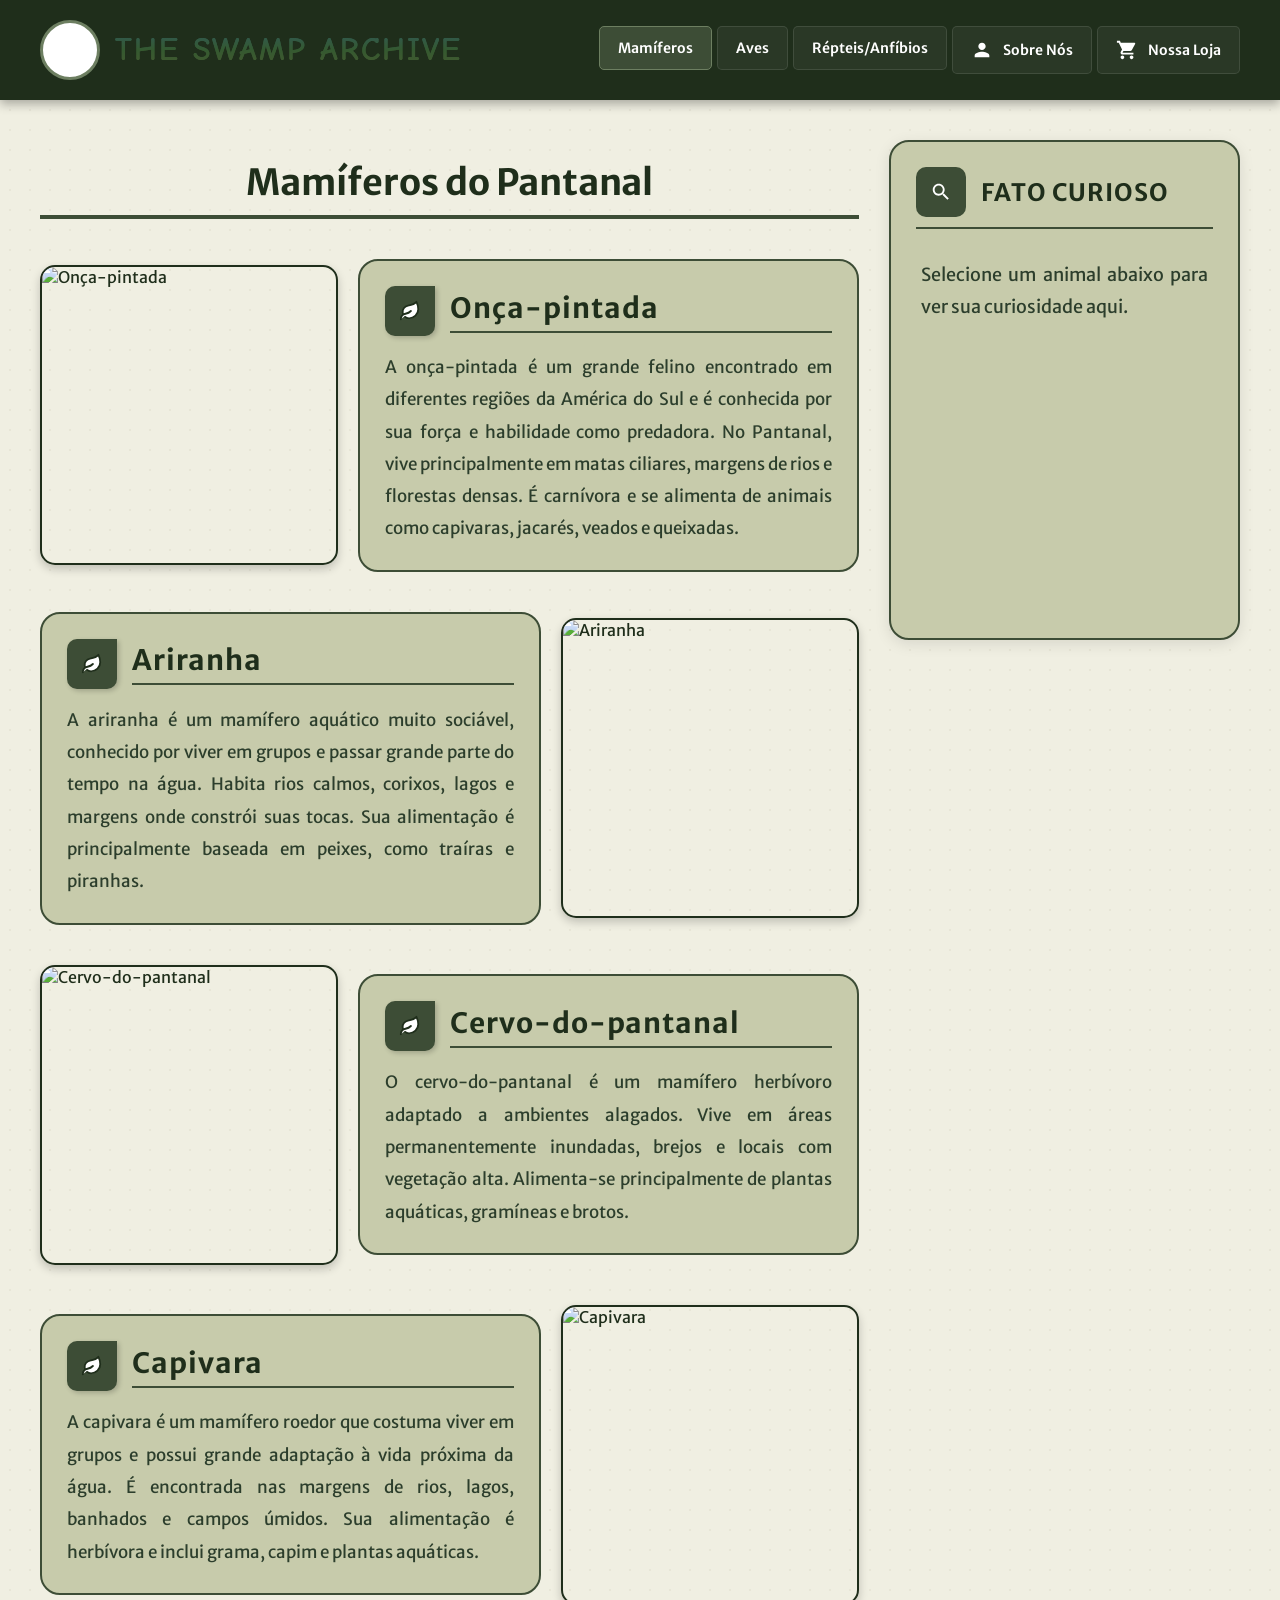
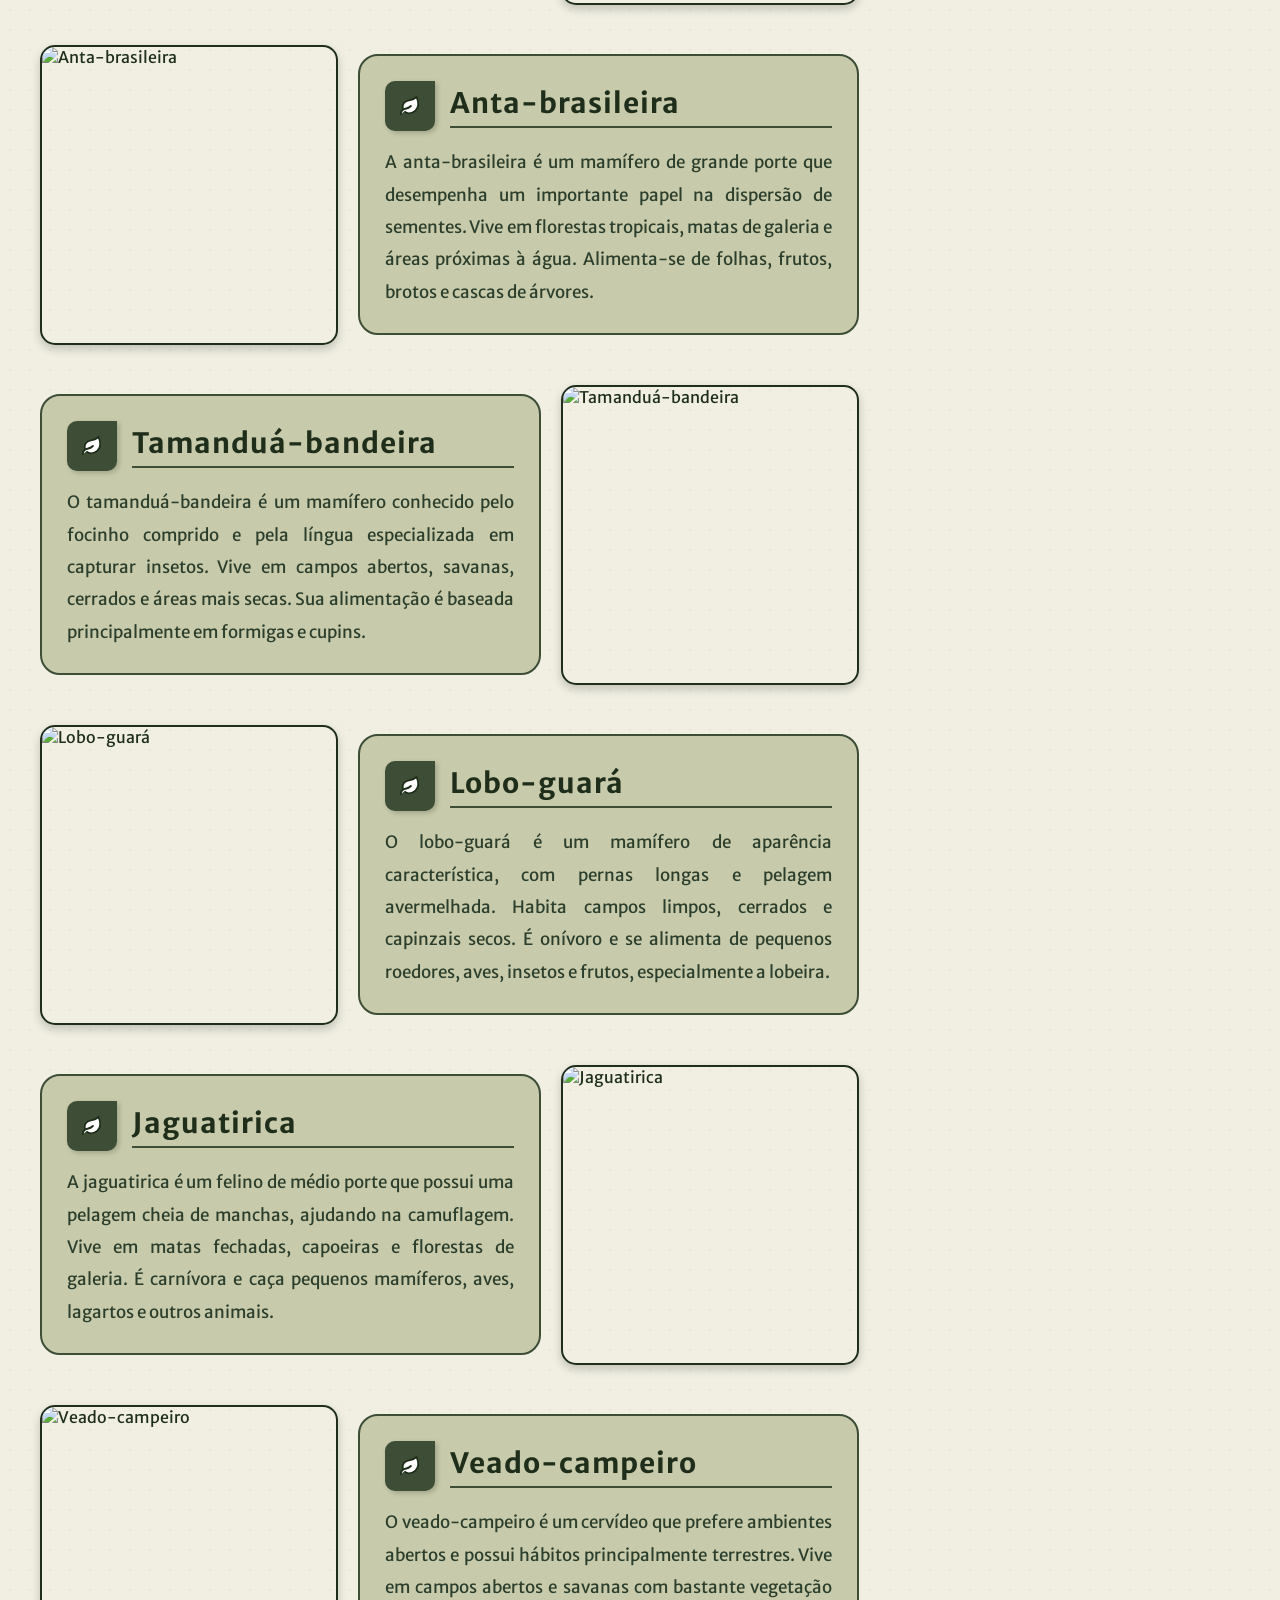
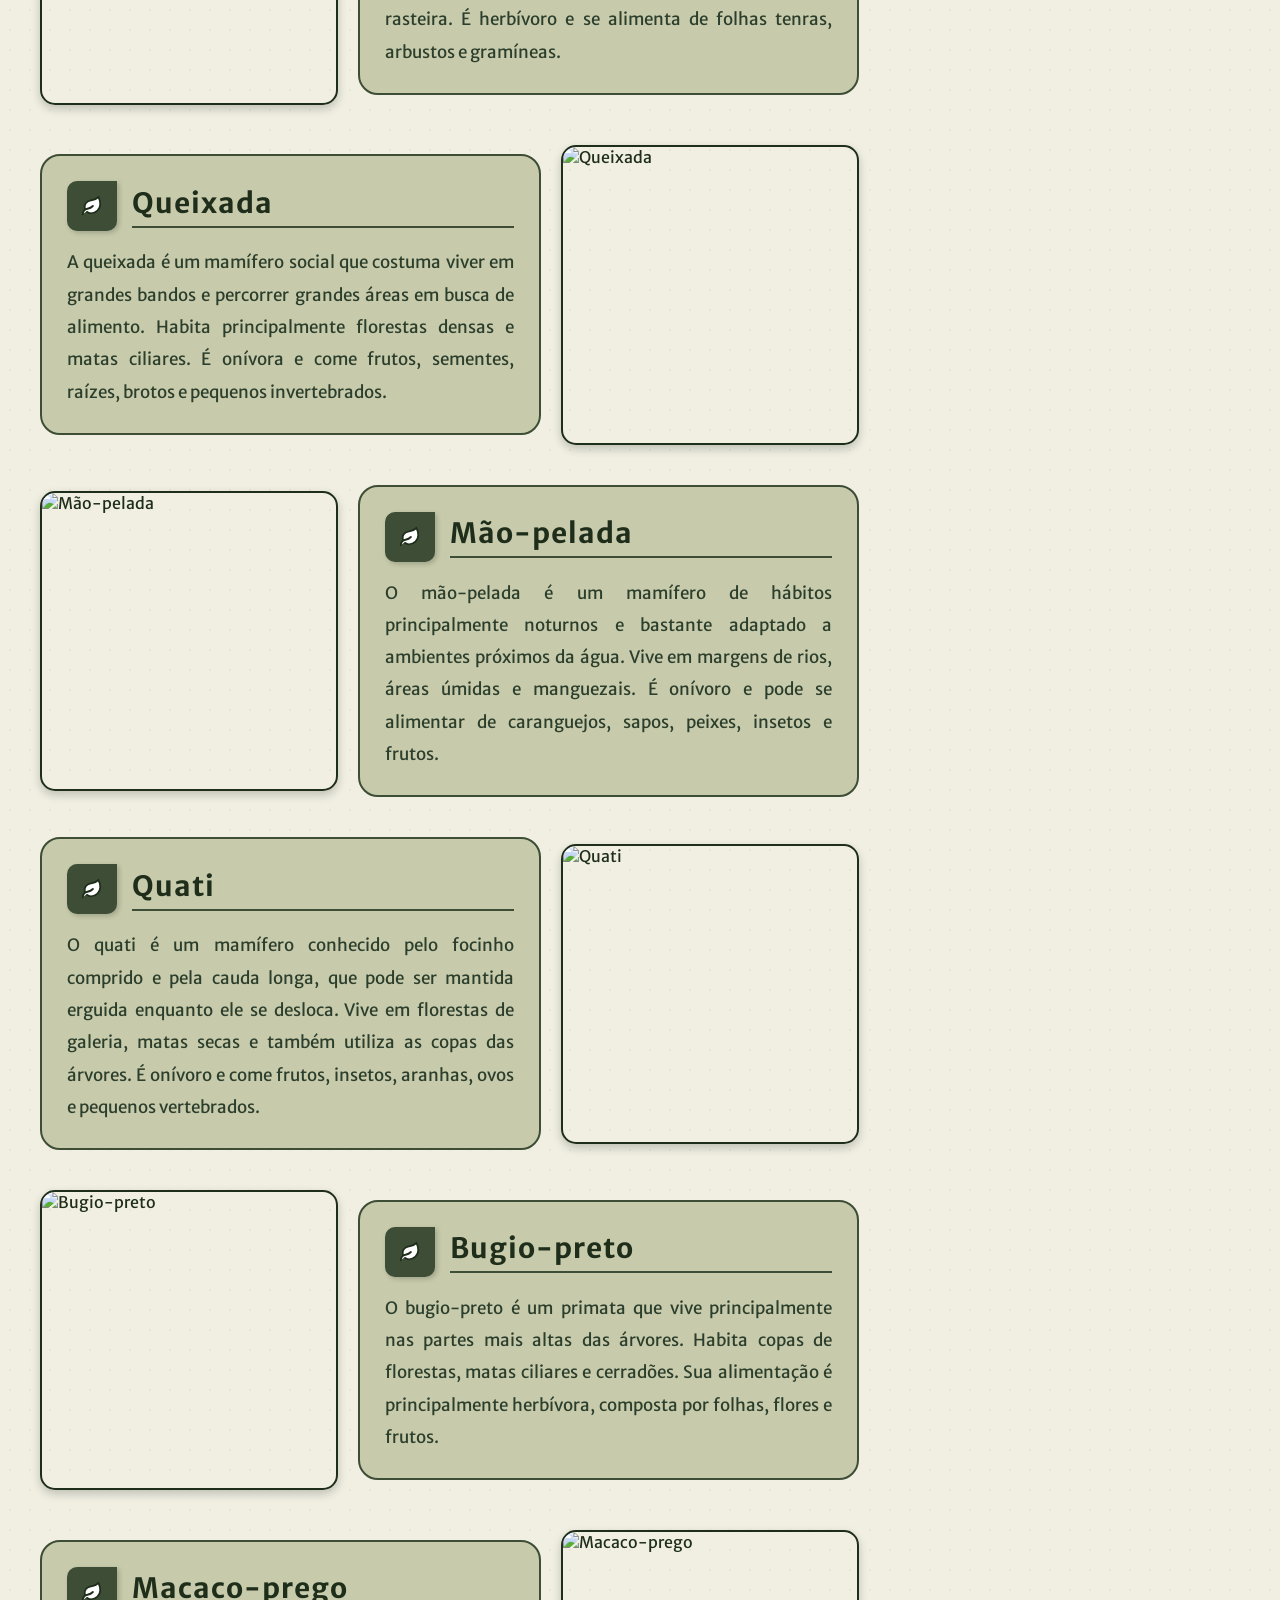
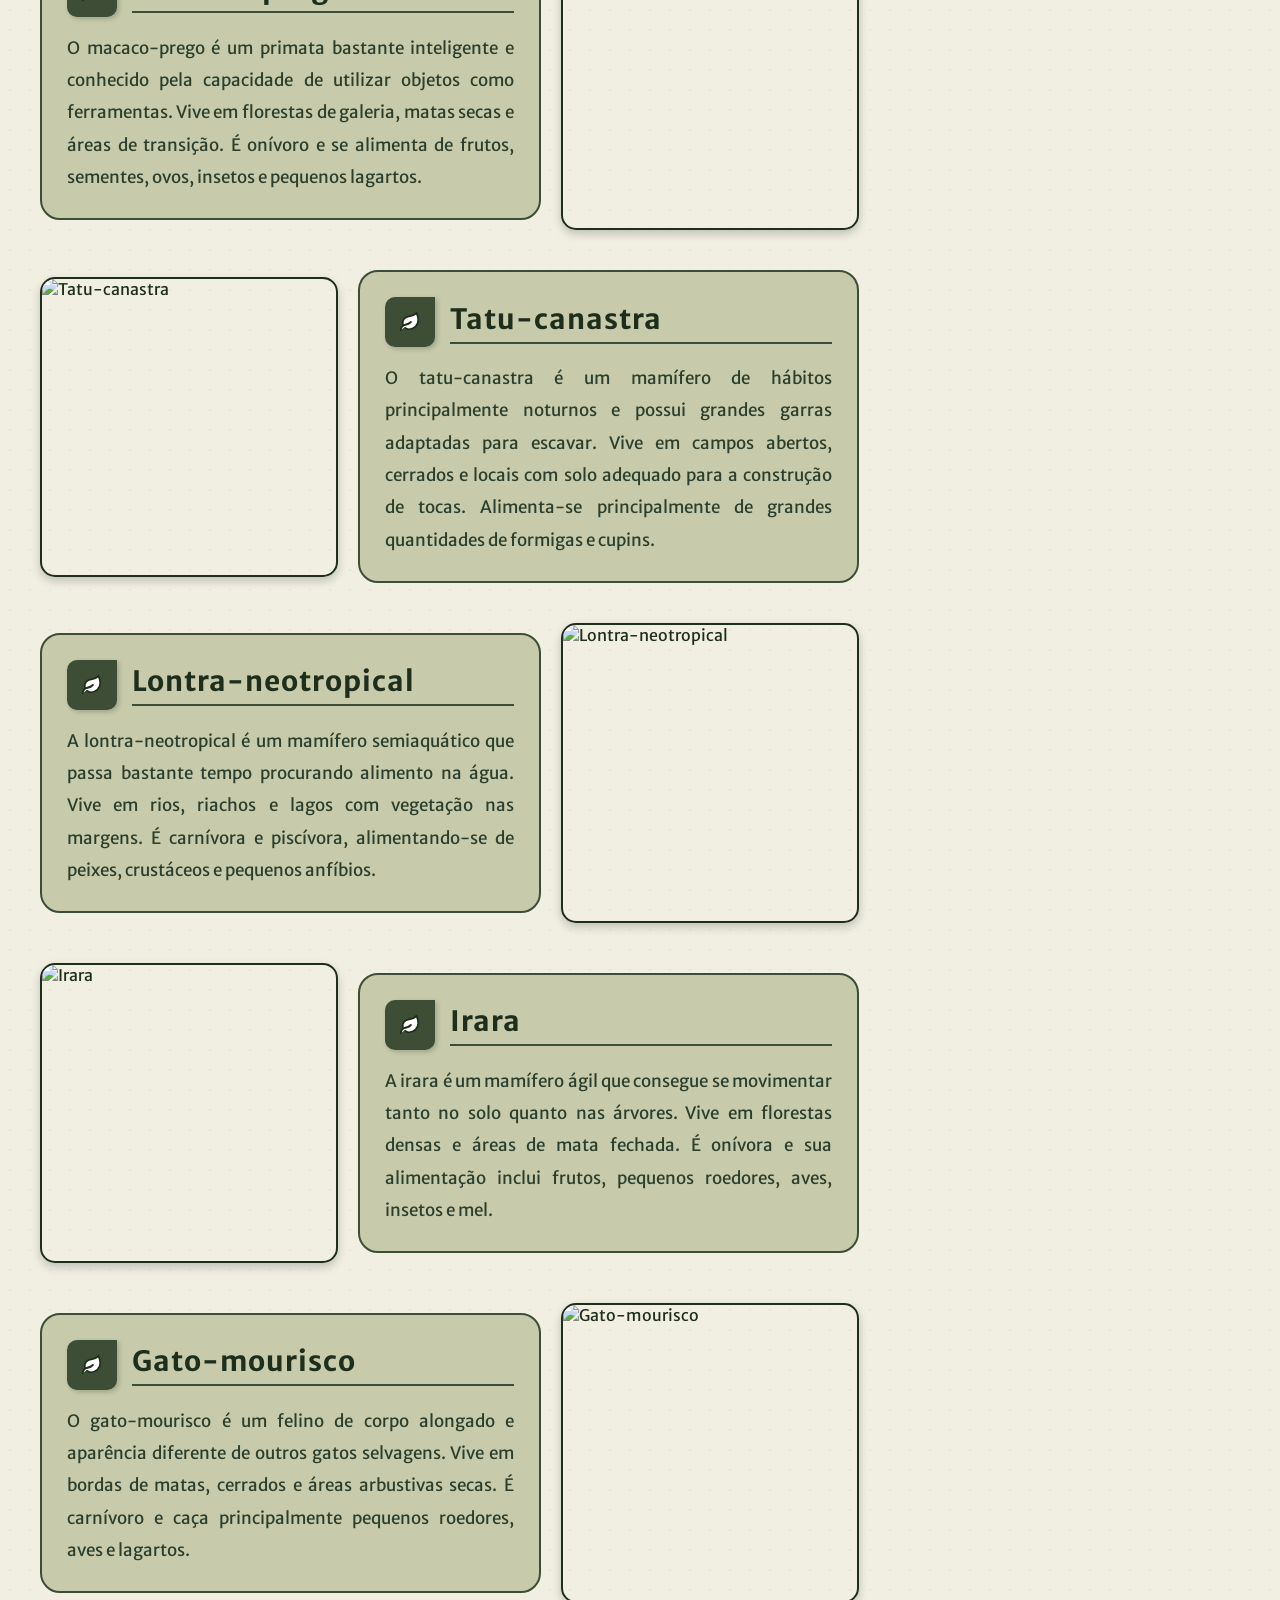
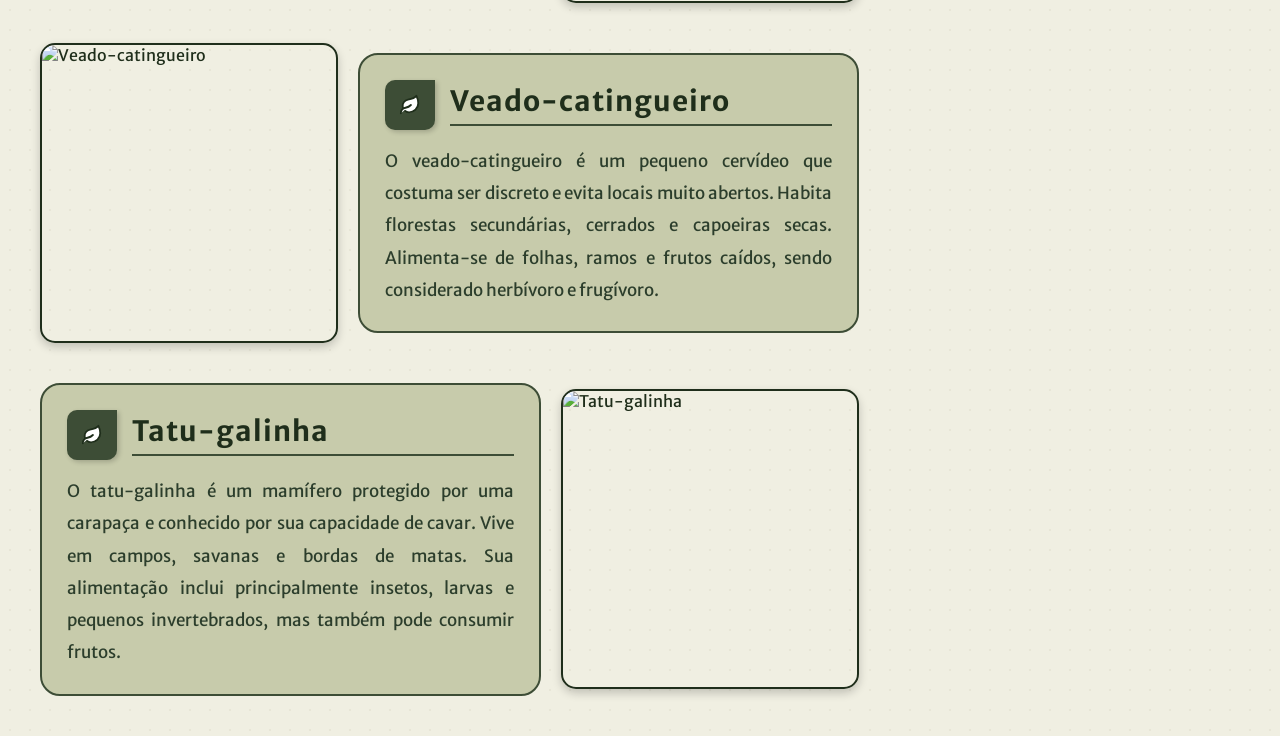
==== commit 9611c935: "Conserto de layout (parcial)" ====
--- a/index.html
+++ b/index.html
@@ -1,123 +1,111 @@
-<!DOCTYPE html>
-<html lang="pt-BR">
-<head>
-    <meta charset="UTF-8">
-    <meta name="viewport" content="width=device-width, initial-scale=1.0">
-    <title>Enciclopédia do Pântano | Mamíferos</title>
-    <link rel="stylesheet" href="style.css">
-    <link rel="preconnect" href="https://fonts.googleapis.com">
-    <link rel="preconnect" href="https://fonts.gstatic.com" crossorigin>
-    <link href="https://fonts.googleapis.com/css2?family=Cinzel:wght@400;600;700&family=Source+Sans+3:wght@400;500;600&display=swap" rel="stylesheet">
-</head>
-<body>
-    <!-- Header / Navigation -->
-    <header class="header">
-        <div class="logo-area">
-            <div class="logo-icon">
-                <svg viewBox="0 0 64 64" width="48" height="48">
-                    <circle cx="32" cy="32" r="30" fill="#2a4a22" stroke="#7a9e5a" stroke-width="2"/>
-                    <path d="M20 18h24v28H20z" fill="#e8f0d8" opacity="0.9"/>
-                    <path d="M22 20h10v24H22z" fill="#d4e4c0"/>
-                    <path d="M32 20h10v24H32z" fill="#c8dcb0"/>
-                    <path d="M28 14c0-4 8-4 8 0" fill="none" stroke="#5a8a3a" stroke-width="2"/>
-                    <path d="M18 40c4-8 12-6 16-2s8 4 12-2" fill="none" stroke="#5a8a3a" stroke-width="1.5"/>
-                </svg>
-            </div>
-            <div class="logo-text">
-                <span class="logo-title">ENCICLOPÉDIA</span>
-                <span class="logo-subtitle">DO PÂNTANO</span>
-            </div>
-        </div>
-        <nav class="nav">
-            <a href="#" class="nav-item">
-                <svg class="nav-icon" viewBox="0 0 24 24" fill="none" stroke="currentColor" stroke-width="2"><path d="M3 9l9-7 9 7v11a2 2 0 0 1-2 2H5a2 2 0 0 1-2-2z"/><polyline points="9 22 9 12 15 12 15 22"/></svg>
-                INÍCIO
-            </a>
-            <a href="#" class="nav-item active">
-                <svg class="nav-icon" viewBox="0 0 24 24" fill="currentColor"><path d="M12 2C8 2 5 5 5 9c0 3 2 5 4 7 1 1 2 2 3 3 1-1 2-2 3-3 2-2 4-4 4-7 0-4-3-7-7-7z"/><circle cx="9" cy="9" r="1.5"/><circle cx="15" cy="9" r="1.5"/></svg>
-                ANIMAIS
-            </a>
-            <a href="#" class="nav-item">
-                <svg class="nav-icon" viewBox="0 0 24 24" fill="none" stroke="currentColor" stroke-width="2"><path d="M12 2L8 8h8L12 2z"/><path d="M8 8c-2 4-2 8 0 12"/><path d="M16 8c2 4 2 8 0 12"/><path d="M12 8v12"/></svg>
-                PLANTAS
-            </a>
-            <a href="#" class="nav-item">
-                <svg class="nav-icon" viewBox="0 0 24 24" fill="none" stroke="currentColor" stroke-width="2"><path d="M3 18h18"/><path d="M5 18V12l3-4 4 2 3-5 4 3v10"/></svg>
-                HABITAT
-            </a>
-            <a href="#" class="nav-item">
-                <svg class="nav-icon" viewBox="0 0 24 24" fill="none" stroke="currentColor" stroke-width="2"><path d="M17 21v-2a4 4 0 0 0-4-4H5a4 4 0 0 0-4 4v2"/><circle cx="9" cy="7" r="4"/><path d="M23 21v-2a4 4 0 0 0-3-3.87"/><path d="M16 3.13a4 4 0 0 1 0 7.75"/></svg>
-                SOBRE NÓS
-            </a>
-            <a href="#" class="nav-item">
-                <svg class="nav-icon" viewBox="0 0 24 24" fill="none" stroke="currentColor" stroke-width="2"><path d="M4 19.5A2.5 2.5 0 0 1 6.5 17H20"/><path d="M6.5 2H20v20H6.5A2.5 2.5 0 0 1 4 19.5v-15A2.5 2.5 0 0 1 6.5 2z"/></svg>
-                RECURSOS
-            </a>
-            <a href="#" class="nav-item">
-                <svg class="nav-icon" viewBox="0 0 24 24" fill="none" stroke="currentColor" stroke-width="2"><path d="M4 4h16c1.1 0 2 .9 2 2v12c0 1.1-.9 2-2 2H4c-1.1 0-2-.9-2-2V6c0-1.1.9-2 2-2z"/><polyline points="22,6 12,13 2,6"/></svg>
-                CONTATO
-            </a>
-        </nav>
-    </header>
-
-    <!-- Main Content -->
-    <main class="main-content">
-        <div class="bg-decor left-decor"></div>
-        <div class="bg-decor right-decor"></div>
-
-        <div class="cards-grid">
-            <!-- Onça Image -->
-            <div class="card card-image jaguar-card">
-                <img src="https://github.com/IresHelena333/theswampsarchive/blob/main/imagens/onca_pintada.jpg?raw=true" alt="Onça-pintada" class="animal-img">
-            </div>
-
-            <!-- Onça Info -->
-            <div class="card card-info onca-info">
-                <div class="card-header">
-                    <span class="leaf-icon">🌿</span>
-                    <h2>ONÇA-PINTADA</h2>
-                </div>
-                <p>
-                    A onça-pintada é um grande felino encontrado em diferentes regiões da América do Sul e é conhecida por sua força e habilidade como predadora. No Pantanal, vive principalmente em matas ciliares, margens de rios e florestas densas. É carnívora e se alimenta de animais como capivaras, jacarés, veados e queixadas.
-                </p>
-            </div>
-
-            <!-- Fato Curioso -->
-            <div class="card card-curiosity">
-                <div class="card-header curiosity-header">
-                    <span class="search-icon">🔍</span>
-                    <h2>FATO CURIOSO</h2>
-                </div>
-                <div class="curiosity-content">
-                    <span class="paw-icon">🐾</span>
-                    <p>
-                        Onça-pintada e ariranha: apesar de serem animais muito diferentes, os dois estão bastante ligados aos ambientes aquáticos. A onça-pintada é uma excelente nadadora e pode caçar dentro da água, enquanto a ariranha passa grande parte de sua vida nos rios.
-                    </p>
-                </div>
-            </div>
-
-            <!-- Ariranha Info -->
-            <div class="card card-info ariranha-info">
-                <div class="card-header">
-                    <span class="leaf-icon">🌿</span>
-                    <h2>ARIRANHA</h2>
-                </div>
-                <p>
-                    A ariranha é um mamífero aquático muito sociável, conhecido por viver em grupos e passar grande parte do tempo na água. Habita rios calmos, corixos, lagos e margens onde constrói suas tocas. Sua alimentação é principalmente baseada em peixes, como traíras e piranhas.
-                </p>
-            </div>
-
-            <!-- Ariranha Image -->
-            <div class="card card-image ariranha-card">
-                <img src="https://github.com/IresHelena333/theswampsarchive/blob/main/imagens/ariranha.jpg?raw=true" alt="Ariranha" class="animal-img">
-            </div>
-        </div>
-
-        <!-- Footer -->
-        <div class="footer-banner">
-            <span class="banner-icon">🌿</span>
-            <p>Explore o Pantanal e descubra a incrível biodiversidade que mantém este ecossistema único e essencial para o planeta.</p>
-        </div>
-    </main>
-</body>
+<!DOCTYPE html>
+<html lang="pt-BR">
+<head>
+    <meta charset="UTF-8">
+    <meta name="viewport" content="width=device-width, initial-scale=1.0">
+    <title>The Swamp Archive</title>
+    <link rel="stylesheet" href="style.css">
+</head>
+<body>
+
+    <header>
+        <div class="logo">
+            <div class="logo-imagem">
+                <img src="images/decoração/logo.png" alt="Logo The Swamp Archive" onerror="this.style.display='none'">
+            </div>
+            <div class="logo-text">
+                <h1>THE SWAMP ARCHIVE</h1>
+            </div>
+        </div>
+
+        <nav>
+            <ul>
+                <li><a href="#" class="nav-link active" data-target="mamiferos">
+                    <img src="images/decoração/carne_icon.png" class="menu-icon" alt="Carne" onerror="this.style.display='none'">
+                    Mamíferos</a></li>
+                
+                <li><a href="#" class="nav-link" data-target="aves">
+                    <img src="images/decoração/pena_icon.png" class="menu-icon" alt="Pena" onerror="this.style.display='none'">
+                    Aves</a></li>
+                
+                <li><a href="#" class="nav-link" data-target="repteis">
+                    <img src="images/decoração/ovo_icon.png" class="menu-icon" alt="Ovo" onerror="this.style.display='none'">
+                    Répteis/Anfíbios</a></li>
+                
+                <li><a href="#" class="nav-link" data-target="sobre">
+                    <svg viewBox="0 0 24 24" class="svg-icon"><path d="M12 12c2.21 0 4-1.79 4-4s-1.79-4-4-4-4 1.79-4 4 1.79 4 4 4zm0 2c-2.67 0-8 1.34-8 4v2h16v-2c0-2.66-5.33-4-8-4z"/></svg> 
+                    Sobre Nós</a></li>
+                
+                <li><a href="#" class="nav-link" data-target="loja">
+                    <svg viewBox="0 0 24 24" class="svg-icon"><path d="M7 18c-1.1 0-1.99.9-1.99 2S5.9 22 7 22s2-.9 2-2-.9-2-2-2zM1 2v2h2l3.6 7.59-1.35 2.45c-.16.28-.25.61-.25.96 0 1.1.9 2 2 2h12v-2H7.42c-.14 0-.25-.11-.25-.25l.03-.12.9-1.63h7.45c.75 0 1.41-.41 1.75-1.03l3.58-6.49c.08-.14.12-.31.12-.48 0-.55-.45-1-1-1H5.21l-.94-2H1zm16 16c-1.1 0-1.99.9-1.99 2s.89 2 1.99 2 2-.9 2-2-.9-2-2-2z"/></svg> 
+                    Nossa Loja</a></li>
+            </ul>
+        </nav>
+    </header>
+
+    <main>
+        <!-- Layout Principal: Conteúdo (Esquerda) + Curiosidades Fixas (Direita) -->
+        <div class="main-layout">
+            
+            <!-- Coluna de Conteúdo (Foto + Texto em Zig-Zag) -->
+            <div class="content-column">
+                
+                <!-- Seção: MAMÍFEROS -->
+                <section id="mamiferos" class="content-section active-section">
+                    <h2 class="titulo-secao">Mamíferos do Pantanal</h2>
+                    <div class="animal-list" id="container-mamiferos"></div>
+                </section>
+
+                <!-- Seção: AVES -->
+                <section id="aves" class="content-section">
+                    <h2 class="titulo-secao">Aves do Pantanal</h2>
+                    <div class="animal-list" id="container-aves"></div>
+                </section>
+
+                <!-- Seção: RÉPTEIS -->
+                <section id="repteis" class="content-section">
+                    <h2 class="titulo-secao">Répteis e Anfíbios do Pantanal</h2>
+                    <div class="animal-list" id="container-repteis"></div>
+                </section>
+
+                <!-- Seção: SOBRE NÓS -->
+                <section id="sobre" class="content-section">
+                    <h2 class="titulo-secao">Sobre Nós</h2>
+                    <div class="info-box">
+                        <p>Bem-vindo ao The Swamp Archive! Somos uma plataforma dedicada a explorar, catalogar e divulgar a incrível biodiversidade do Pantanal. Nosso objetivo é educar e inspirar a conservação deste ecossistema único, levando informações precisas sobre a fauna e flora local para todos.</p>
+                        <p>Nossa equipe é formada por biólogos, pesquisadores e apaixonados pela natureza, unidos pela missão de preservar o Pantanal para as futuras gerações.</p>
+                    </div>
+                </section>
+
+                <!-- Seção: NOSSA LOJA -->
+                <section id="loja" class="content-section">
+                    <h2 class="titulo-secao">Nossa Loja</h2>
+                    <div class="info-box">
+                        <p>Explore nossos produtos exclusivos! Vendemos camisetas, canecas, livros e outros itens temáticos do Pantanal. Toda a renda obtida é revertida para projetos de pesquisa e preservação ambiental na região.</p>
+                        <p>Em breve, você poderá adquirir nossos produtos diretamente por aqui. Fique de olho nas novidades!</p>
+                    </div>
+                </section>
+            </div>
+
+            <!-- Coluna Fixa de Curiosidades (Lado Direito) -->
+            <aside class="curiosities-column">
+                <div class="card-curiosidade-fixa">
+                    <div class="curiosidades-header">
+                        <div class="icone-busca"><svg viewBox="0 0 24 24" class="svg-icon"><path d="M15.5 14h-.79l-.28-.27C15.41 12.59 16 11.11 16 9.5 16 5.91 13.09 3 9.5 3S3 5.91 3 9.5 5.91 16 9.5 16c1.61 0 3.09-.59 4.23-1.57l.27.28v.79l5 4.99L20.49 19l-4.99-5zm-6 0C7.01 14 5 11.99 5 9.5S7.01 5 9.5 5 14 7.01 14 9.5 11.99 14 9.5 14z"/></svg></div>
+                        <h2>FATO CURIOSO</h2>
+                    </div>
+                    <div class="curiosidade-fixa-body" id="curiosidade-fixa-texto">
+                        <p>Selecione um animal abaixo para ver sua curiosidade aqui.</p>
+                    </div>
+                    <!-- Fundo de plantas na coluna direita -->
+                    <div class="decoracao-coluna"></div>
+                </div>
+            </aside>
+
+        </div>
+    </main>
+
+    <script src="dados.js"></script>
+    <script src="script.js"></script>
+</body>
 </html>
--- a/style.css
+++ b/style.css
@@ -1,412 +1,438 @@
-/* ===== RESET & BASE ===== */
-* {
-    margin: 0;
-    padding: 0;
-    box-sizing: border-box;
-}
-
-body {
-    font-family: 'Source Sans 3', 'Segoe UI', sans-serif;
-    background: linear-gradient(180deg, #1a2e1a 0%, #243a24 40%, #1e331e 100%);
-    min-height: 100vh;
-    color: #2c3e2c;
-    overflow-x: hidden;
-}
-
-/* ===== HEADER ===== */
-.header {
-    display: flex;
-    align-items: center;
-    justify-content: space-between;
-    padding: 12px 40px;
-    background: linear-gradient(180deg, #1f3a1f 0%, #162816 100%);
-    border-bottom: 2px solid #3d5c3d;
-    box-shadow: 0 4px 20px rgba(0, 0, 0, 0.4);
-    position: relative;
-    z-index: 100;
-}
-
-.logo-area {
-    display: flex;
-    align-items: center;
-    gap: 12px;
-}
-
-.logo-img {
-    width: 52px;
-    height: 52px;
-    border-radius: 50%;
-    object-fit: cover;
-    border: 2px solid #7a9e5a;
-    box-shadow: 0 0 12px rgba(122, 158, 90, 0.4);
-}
-
-.logo-icon {
-    width: 52px;
-    height: 52px;
-    display: flex;
-    align-items: center;
-    justify-content: center;
-    filter: drop-shadow(0 0 8px rgba(122, 158, 90, 0.5));
-}
-
-.logo-icon svg {
-    width: 48px;
-    height: 48px;
-}
-
-.logo-text {
-    display: flex;
-    flex-direction: column;
-    line-height: 1.1;
-}
-
-.logo-title {
-    font-family: 'Cinzel', serif;
-    font-size: 1.15rem;
-    font-weight: 700;
-    color: #e8f0d8;
-    letter-spacing: 1.5px;
-}
-
-.logo-subtitle {
-    font-family: 'Cinzel', serif;
-    font-size: 0.75rem;
-    font-weight: 400;
-    color: #a8c080;
-    letter-spacing: 3px;
-}
-
-/* Navigation */
-.nav {
-    display: flex;
-    align-items: center;
-    gap: 4px;
-}
-
-.nav-item {
-    display: flex;
-    align-items: center;
-    gap: 6px;
-    padding: 10px 16px;
-    color: #c8d8b0;
-    text-decoration: none;
-    font-size: 0.78rem;
-    font-weight: 600;
-    letter-spacing: 0.8px;
-    border-radius: 8px 8px 0 0;
-    transition: all 0.25s ease;
-    position: relative;
-}
-
-.nav-item:hover {
-    background: rgba(90, 130, 70, 0.3);
-    color: #e8f5d0;
-}
-
-.nav-item.active {
-    background: linear-gradient(180deg, #4a7a3a 0%, #3a6a2a 100%);
-    color: #f0f8e0;
-    box-shadow: 0 -2px 10px rgba(74, 122, 58, 0.4);
-}
-
-.nav-icon {
-    width: 16px;
-    height: 16px;
-    flex-shrink: 0;
-}
-
-/* ===== MAIN CONTENT ===== */
-.main-content {
-    position: relative;
-    max-width: 1200px;
-    margin: 0 auto;
-    padding: 30px 24px 40px;
-    min-height: calc(100vh - 90px);
-}
-
-/* Background plant decorations */
-.bg-decor {
-    position: absolute;
-    pointer-events: none;
-    z-index: 0;
-    opacity: 0.45;
-}
-
-.left-decor {
-    left: -40px;
-    bottom: -10px;
-    width: 280px;
-    height: 480px;
-    background: url('images/decorations.png') no-repeat left bottom;
-    background-size: 280px auto;
-    filter: brightness(0.65) saturate(0.7) hue-rotate(-5deg);
-}
-
-.right-decor {
-    right: -30px;
-    bottom: 0;
-    width: 260px;
-    height: 520px;
-    background: url('images/decorations.png') no-repeat right bottom;
-    background-size: 260px auto;
-    filter: brightness(0.6) saturate(0.65);
-    transform: scaleX(-1);
-}
-
-/* ===== CARDS GRID ===== */
-.cards-grid {
-    display: grid;
-    grid-template-columns: 1.1fr 1.15fr 0.9fr;
-    grid-template-rows: auto auto;
-    gap: 18px;
-    position: relative;
-    z-index: 1;
-}
-
-/* Base card style */
-.card {
-    background: linear-gradient(145deg, #e8f0d8 0%, #d4e4c0 50%, #c8dcb0 100%);
-    border-radius: 16px;
-    border: 1px solid #a8c080;
-    box-shadow: 
-        0 6px 20px rgba(0, 0, 0, 0.25),
-        inset 0 1px 0 rgba(255, 255, 255, 0.4);
-    overflow: hidden;
-    position: relative;
-}
-
-/* Image cards */
-.card-image {
-    padding: 0;
-    background: #1a2e1a;
-}
-
-.animal-img {
-    width: 100%;
-    height: 100%;
-    object-fit: cover;
-    display: block;
-    min-height: 220px;
-}
-
-.jaguar-card {
-    grid-column: 1;
-    grid-row: 1;
-    border-radius: 16px;
-    overflow: hidden;
-}
-
-.ariranha-card {
-    grid-column: 2;
-    grid-row: 2;
-    border-radius: 16px;
-    overflow: hidden;
-}
-
-/* Info cards */
-.card-info {
-    padding: 22px 24px;
-    display: flex;
-    flex-direction: column;
-}
-
-.onca-info {
-    grid-column: 2;
-    grid-row: 1;
-}
-
-.ariranha-info {
-    grid-column: 1;
-    grid-row: 2;
-}
-
-.card-header {
-    display: flex;
-    align-items: center;
-    gap: 10px;
-    margin-bottom: 14px;
-}
-
-.card-header h2 {
-    font-family: 'Cinzel', serif;
-    font-size: 1.35rem;
-    font-weight: 700;
-    color: #2a4a22;
-    letter-spacing: 1.5px;
-}
-
-.leaf-icon {
-    display: inline-flex;
-    align-items: center;
-    justify-content: center;
-    width: 32px;
-    height: 32px;
-    background: linear-gradient(145deg, #5a8a3a, #3a6a2a);
-    border-radius: 50%;
-    font-size: 1rem;
-    box-shadow: 0 2px 6px rgba(0, 0, 0, 0.2);
-}
-
-.card-info p {
-    font-size: 0.92rem;
-    line-height: 1.65;
-    color: #2c3e2c;
-    text-align: justify;
-}
-
-/* Curiosity card */
-.card-curiosity {
-    grid-column: 3;
-    grid-row: 1 / 3;
-    padding: 22px 20px;
-    display: flex;
-    flex-direction: column;
-    background: linear-gradient(160deg, #e0ecc8 0%, #d0e0b0 100%);
-}
-
-.curiosity-header {
-    margin-bottom: 20px;
-}
-
-.curiosity-header h2 {
-    font-family: 'Cinzel', serif;
-    font-size: 1.15rem;
-    font-weight: 700;
-    color: #2a4a22;
-    letter-spacing: 1.2px;
-}
-
-.search-icon {
-    display: inline-flex;
-    align-items: center;
-    justify-content: center;
-    width: 30px;
-    height: 30px;
-    background: linear-gradient(145deg, #5a8a3a, #3a6a2a);
-    border-radius: 8px;
-    font-size: 0.95rem;
-}
-
-.curiosity-content {
-    display: flex;
-    flex-direction: column;
-    gap: 16px;
-    flex: 1;
-}
-
-.paw-icon {
-    font-size: 1.8rem;
-    opacity: 0.85;
-}
-
-.curiosity-content p {
-    font-size: 0.9rem;
-    line-height: 1.7;
-    color: #2c3e2c;
-}
-
-/* Decorative plants inside cards (CSS only) */
-.onca-info::after,
-.ariranha-info::after {
-    content: '';
-    position: absolute;
-    right: 8px;
-    bottom: 8px;
-    width: 80px;
-    height: 100px;
-    background: radial-gradient(ellipse at center, rgba(90, 130, 70, 0.15) 0%, transparent 70%);
-    pointer-events: none;
-}
-
-/* ===== FOOTER BANNER ===== */
-.footer-banner {
-    margin-top: 28px;
-    background: linear-gradient(90deg, #3a6a2a 0%, #4a7a3a 50%, #3a6a2a 100%);
-    border-radius: 30px;
-    padding: 14px 28px;
-    display: flex;
-    align-items: center;
-    gap: 14px;
-    box-shadow: 0 4px 15px rgba(0, 0, 0, 0.3);
-    position: relative;
-    z-index: 1;
-    border: 1px solid #5a8a4a;
-}
-
-.banner-icon {
-    display: inline-flex;
-    align-items: center;
-    justify-content: center;
-    width: 28px;
-    height: 28px;
-    background: rgba(255, 255, 255, 0.15);
-    border-radius: 50%;
-    font-size: 0.95rem;
-    flex-shrink: 0;
-}
-
-.footer-banner p {
-    color: #e8f5d0;
-    font-size: 0.88rem;
-    font-weight: 500;
-    letter-spacing: 0.3px;
-    line-height: 1.4;
-}
-
-/* ===== RESPONSIVE ===== */
-@media (max-width: 980px) {
-    .header {
-        flex-direction: column;
-        gap: 12px;
-        padding: 14px 20px;
-    }
-
-    .nav {
-        flex-wrap: wrap;
-        justify-content: center;
-    }
-
-    .nav-item {
-        padding: 8px 12px;
-        font-size: 0.72rem;
-    }
-
-    .cards-grid {
-        grid-template-columns: 1fr 1fr;
-        grid-template-rows: auto;
-    }
-
-    .jaguar-card { grid-column: 1; grid-row: 1; }
-    .onca-info { grid-column: 2; grid-row: 1; }
-    .card-curiosity { grid-column: 1 / 3; grid-row: 2; }
-    .ariranha-info { grid-column: 1; grid-row: 3; }
-    .ariranha-card { grid-column: 2; grid-row: 3; }
-
-    .left-decor, .right-decor {
-        display: none;
-    }
-}
-
-@media (max-width: 640px) {
-    .cards-grid {
-        grid-template-columns: 1fr;
-    }
-
-    .jaguar-card,
-    .onca-info,
-    .card-curiosity,
-    .ariranha-info,
-    .ariranha-card {
-        grid-column: 1;
-        grid-row: auto;
-    }
-
-    .card-curiosity {
-        order: 5;
-    }
-
-    .logo-title {
-        font-size: 1rem;
-    }
+@import url('https://fonts.googleapis.com/css2?family=Merriweather+Sans:wght@400;700&family=Comic+Neue:wght@700&display=swap');
+
+:root {
+    --verde-escuro: #1f2e1b;
+    --verde-medio: #3d4d36;
+    --verde-claro: #6d7f61;
+    --fundo-bege: #f0efe2;
+    --fundo-caixa: #c7cbab;
+    --texto-escuro: #1f2e1b;
+    --branco: #ffffff;
+}
+
+html {
+    scroll-behavior: smooth;
+}
+
+* {
+    margin: 0;
+    padding: 0;
+    box-sizing: border-box;
+}
+
+body {
+    font-family: 'Merriweather Sans', sans-serif;
+    background-color: var(--fundo-bege);
+    color: var(--texto-escuro);
+    display: flex;
+    flex-direction: column;
+    min-height: 100vh;
+    overflow-x: hidden;
+    background-image: radial-gradient(#e8e6d7 1px, transparent 1px);
+    background-size: 20px 20px;
+}
+
+header {
+    background-color: var(--verde-escuro);
+    color: var(--branco);
+    padding: 20px 40px;
+    display: flex;
+    align-items: center;
+    justify-content: space-between;
+    position: sticky;
+    top: 0;
+    z-index: 100;
+    box-shadow: 0 4px 10px rgba(0, 0, 0, 0.3);
+    overflow: hidden;
+}
+
+header::after {
+    content: '';
+    position: absolute;
+    top: 0;
+    right: 0;
+    width: 250px;
+    height: 100%;
+    background-image: url('images/decoração/elemento_01.png');
+    background-size: 900px auto;
+    background-position: 92% 0%;
+    background-repeat: no-repeat;
+    opacity: 0.3;
+    pointer-events: none;
+    mix-blend-mode: screen;
+}
+
+.logo {
+    display: flex;
+    align-items: center;
+    gap: 15px;
+    z-index: 2;
+}
+
+.logo-imagem {
+    width: 60px;
+    height: 60px;
+    border-radius: 50%;
+    border: 3px solid var(--verde-claro);
+    overflow: hidden;
+    background-color: var(--branco);
+    flex-shrink: 0;
+}
+
+.logo-imagem img {
+    width: 100%;
+    height: 100%;
+    object-fit: cover;
+}
+
+/* TÍTULO: DEGRADÊ VERTICAL, MESMO TAMANHO E UMA LINHA */
+.logo-text {
+    display: flex;
+    align-items: center;
+    white-space: nowrap;
+    font-family: 'Comic Neue', cursive;
+    background: linear-gradient(180deg, #305955 0%, #345930 50%, #465930 100%);
+    -webkit-background-clip: text;
+    background-clip: text;
+    -webkit-text-fill-color: transparent;
+    color: transparent;
+    font-size: 32px;
+    font-weight: 700;
+}
+
+.logo-text h1,
+.logo-text span {
+    background: inherit;
+    -webkit-background-clip: text;
+    background-clip: text;
+    -webkit-text-fill-color: transparent;
+    color: transparent;
+    font-family: inherit;
+    font-size: inherit;
+    font-weight: inherit;
+    letter-spacing: 2px;
+    margin: 0;
+    line-height: 1.2;
+}
+
+nav ul {
+    display: flex;
+    list-style: none;
+    gap: 5px;
+    flex-wrap: wrap;
+    justify-content: flex-end;
+    position: relative;
+    z-index: 2;
+}
+
+nav ul li a {
+    text-decoration: none;
+    color: var(--branco);
+    font-size: 14px;
+    padding: 12px 18px;
+    border: 1px solid rgba(255, 255, 255, 0.1);
+    border-radius: 5px;
+    display: flex;
+    align-items: center;
+    gap: 10px;
+    transition: 0.3s;
+    font-weight: 600;
+    background-color: rgba(255, 255, 255, 0.05);
+    cursor: pointer;
+}
+
+nav ul li a:hover,
+nav ul li a.active {
+    background-color: var(--verde-medio);
+    border-color: var(--verde-claro);
+}
+
+.menu-icon {
+    width: 24px;
+    height: 24px;
+    object-fit: contain;
+}
+
+main {
+    flex: 1;
+    padding: 40px;
+    max-width: 1600px;
+    margin: 0 auto;
+    width: 100%;
+    position: relative;
+}
+
+/* Layout Principal de Duas Colunas */
+.main-layout {
+    display: flex;
+    gap: 30px;
+    align-items: flex-start;
+}
+
+/* Coluna de Conteúdo (Foto + Texto) */
+.content-column {
+    flex: 3.5;
+}
+
+/* Coluna Fixa de Curiosidades (Direita) */
+.curiosities-column {
+    flex: 1.5;
+    position: sticky;
+    top: 100px;
+}
+
+.card-curiosidade-fixa {
+    background-color: var(--fundo-caixa);
+    border-radius: 20px;
+    border: 2px solid var(--verde-medio);
+    padding: 25px;
+    box-shadow: 0 4px 15px rgba(0, 0, 0, 0.1);
+    position: relative;
+    overflow: hidden;
+    height: auto;
+    min-height: 500px;
+}
+
+.curiosidades-header {
+    display: flex;
+    align-items: center;
+    gap: 15px;
+    margin-bottom: 20px;
+    border-bottom: 2px solid var(--verde-medio);
+    padding-bottom: 10px;
+}
+
+.icone-busca {
+    width: 50px;
+    height: 50px;
+    background-color: var(--verde-medio);
+    border-radius: 10px;
+    display: flex;
+    align-items: center;
+    justify-content: center;
+}
+
+.curiosidades-header h2 {
+    font-family: 'Merriweather Sans', sans-serif;
+    font-size: 24px;
+    font-weight: 700;
+    letter-spacing: 1px;
+    color: var(--verde-escuro);
+}
+
+.curiosidade-fixa-body {
+    padding: 10px 5px;
+    position: relative;
+    z-index: 2;
+}
+
+.curiosidade-fixa-body p {
+    font-size: 18px;
+    line-height: 1.8;
+    text-align: justify;
+    color: #2c3e2c;
+}
+
+/* Fundo de plantas da coluna direita */
+.decoracao-coluna {
+    position: absolute;
+    bottom: 0;
+    left: 0;
+    width: 100%;
+    height: 250px;
+    background-image: url('images/decoração/elemento_03.png');
+    background-size: cover;
+    background-position: bottom;
+    opacity: 0.4;
+    z-index: 1;
+    pointer-events: none;
+    mix-blend-mode: multiply;
+    filter: blur(1px) brightness(0.9);
+}
+
+/* Esconde/Mostra seções */
+.content-section {
+    display: none;
+    animation: fadeIn 0.5s ease;
+}
+
+.active-section {
+    display: block;
+}
+
+@keyframes fadeIn {
+    from { opacity: 0; transform: translateY(10px); }
+    to { opacity: 1; transform: translateY(0); }
+}
+
+.titulo-secao {
+    font-family: 'Merriweather Sans', sans-serif;
+    font-size: 36px;
+    font-weight: 700;
+    color: var(--verde-escuro);
+    margin: 20px 0 40px;
+    padding-bottom: 10px;
+    border-bottom: 4px solid var(--verde-medio);
+    text-align: center;
+}
+
+/* Cards de Animais em Zig-Zag (Foto + Texto) */
+.animal-list {
+    display: flex;
+    flex-direction: column;
+    gap: 40px;
+}
+
+.card-animal-zigzag {
+    display: flex;
+    gap: 20px;
+    align-items: center;
+    cursor: pointer;
+}
+
+.card-animal-zigzag:nth-child(even) {
+    flex-direction: row-reverse;
+}
+
+.card-animal-zigzag .foto-col {
+    flex: 1;
+}
+
+.card-animal-zigzag .foto-col .card-imagem {
+    border-radius: 15px;
+    overflow: hidden;
+    border: 2px solid var(--verde-escuro);
+    height: 300px;
+    width: 100%;
+    box-shadow: 0 4px 10px rgba(0, 0, 0, 0.2);
+    position: relative;
+}
+
+.card-animal-zigzag .foto-col .card-imagem img {
+    width: 100%;
+    height: 100%;
+    object-fit: cover;
+}
+
+.card-animal-zigzag .texto-col {
+    flex: 1.5;
+    background-color: var(--fundo-caixa);
+    border-radius: 20px;
+    border: 2px solid var(--verde-medio);
+    padding: 25px;
+    position: relative;
+    overflow: hidden;
+}
+
+.card-animal-zigzag .texto-col::after {
+    content: '';
+    position: absolute;
+    bottom: -10px;
+    right: -10px;
+    width: 150px;
+    height: 150px;
+    background-image: url('images/decoração/elemento_02.png');
+    background-size: cover;
+    opacity: 0.3;
+    z-index: 1;
+    pointer-events: none;
+    mix-blend-mode: multiply;
+}
+
+.titulo-com-icone {
+    display: flex;
+    align-items: center;
+    gap: 15px;
+    margin-bottom: 15px;
+}
+
+.icone-folha {
+    width: 50px;
+    height: 50px;
+    background-color: var(--verde-medio);
+    border-radius: 10px 0 10px 10px;
+    display: flex;
+    align-items: center;
+    justify-content: center;
+    flex-shrink: 0;
+    box-shadow: 2px 2px 5px rgba(0, 0, 0, 0.2);
+}
+
+.titulo-com-icone h3 {
+    font-family: 'Merriweather Sans', sans-serif;
+    font-size: 28px;
+    font-weight: 700;
+    letter-spacing: 1px;
+    border-bottom: 2px solid var(--verde-medio);
+    padding-bottom: 5px;
+    flex-grow: 1;
+}
+
+.texto-col p {
+    font-size: 17px;
+    line-height: 1.9;
+    text-align: justify;
+    color: #2c3e2c;
+    position: relative;
+    z-index: 2;
+}
+
+.info-box {
+    background-color: var(--fundo-caixa);
+    border-radius: 20px;
+    border: 2px solid var(--verde-medio);
+    padding: 30px;
+    max-width: 800px;
+    margin: 0 auto;
+    box-shadow: 0 4px 15px rgba(0, 0, 0, 0.1);
+    font-size: 18px;
+    line-height: 1.8;
+    text-align: justify;
+}
+
+.svg-icon {
+    fill: var(--branco);
+    width: 22px;
+    height: 22px;
+}
+
+.svg-icon-verde {
+    fill: var(--branco);
+    width: 28px;
+    height: 28px;
+}
+
+@media (max-width: 1200px) {
+    .main-layout {
+        flex-direction: column;
+    }
+    .curiosities-column {
+        position: relative;
+        top: 0;
+        width: 100%;
+        margin-top: 20px;
+    }
+    .card-curiosidade-fixa {
+        min-height: 200px;
+    }
+}
+
+@media (max-width: 800px) {
+    .card-animal-zigzag,
+    .card-animal-zigzag:nth-child(even) {
+        flex-direction: column;
+    }
+    header {
+        flex-direction: column;
+        gap: 20px;
+        text-align: center;
+    }
+    nav ul {
+        justify-content: center;
+    }
+    .logo-text {
+        white-space: normal;
+        font-size: 24px;
+        text-align: center;
+    }
 }
